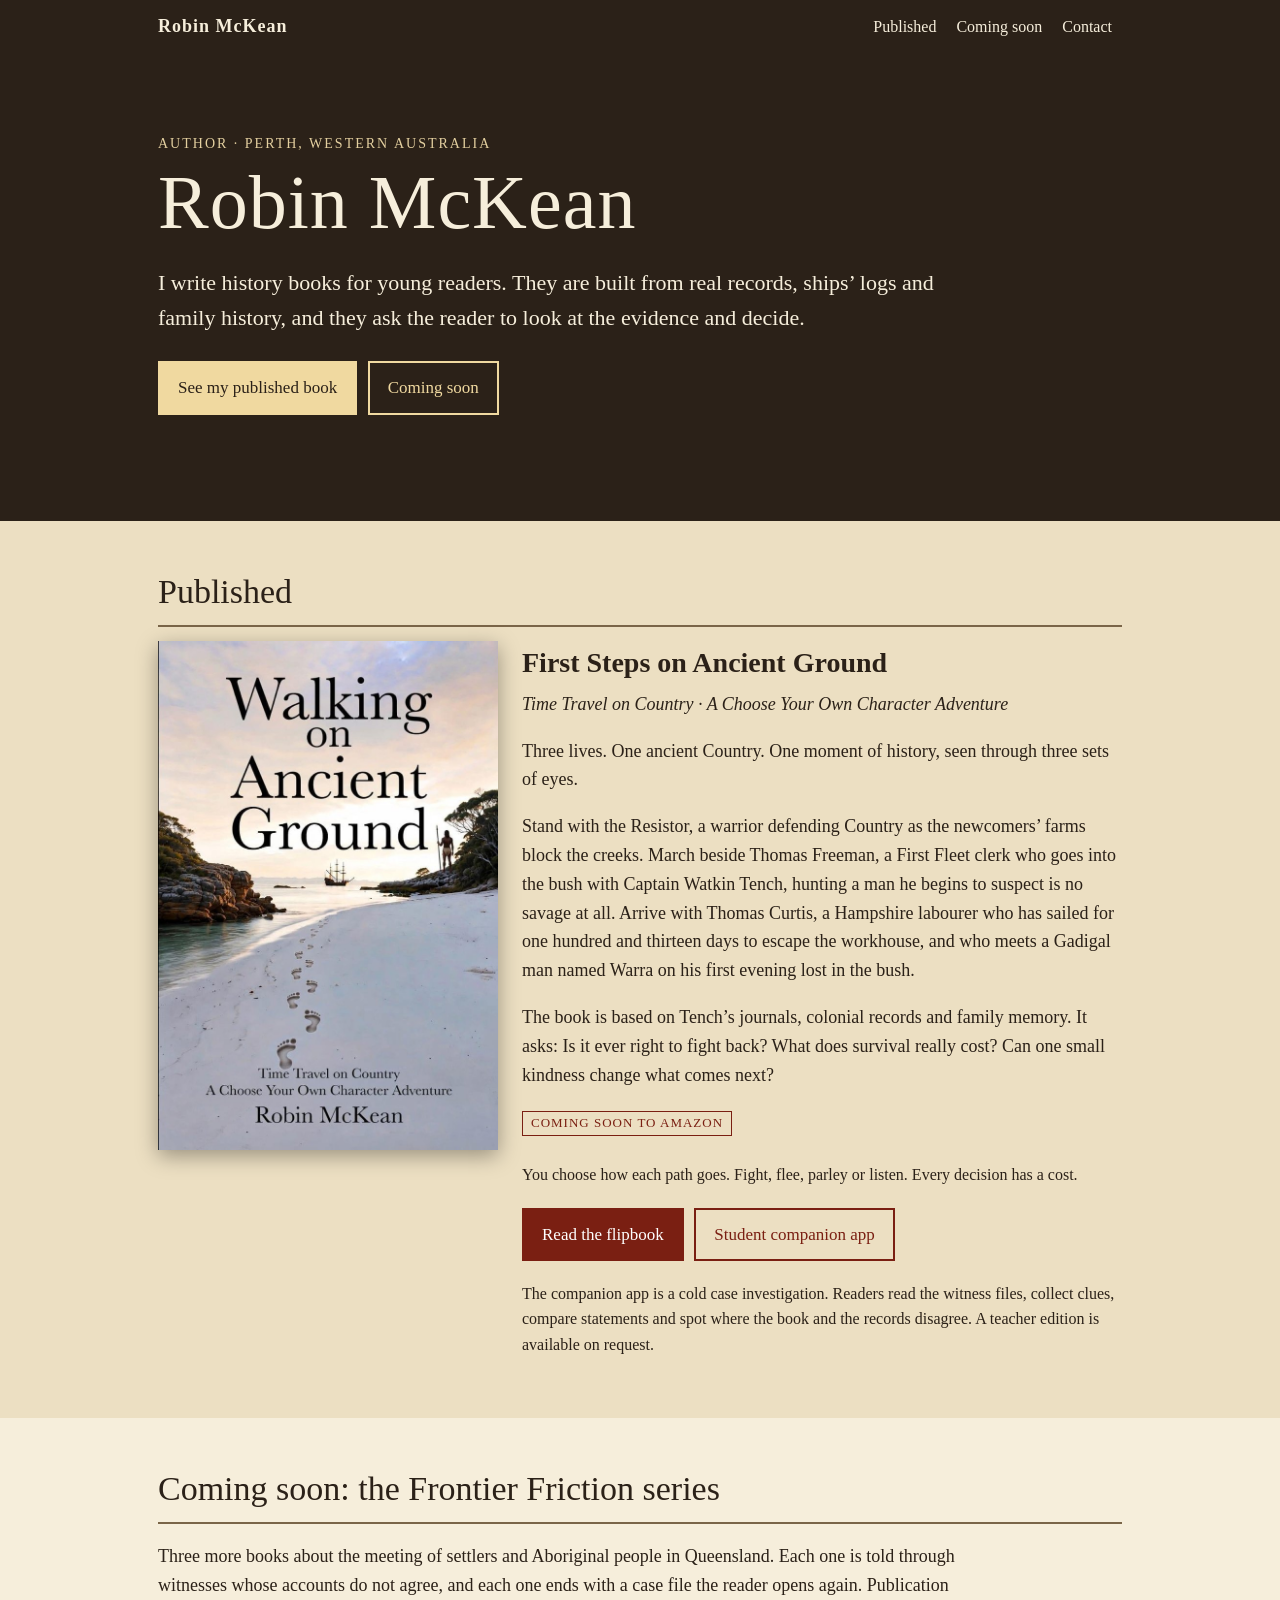
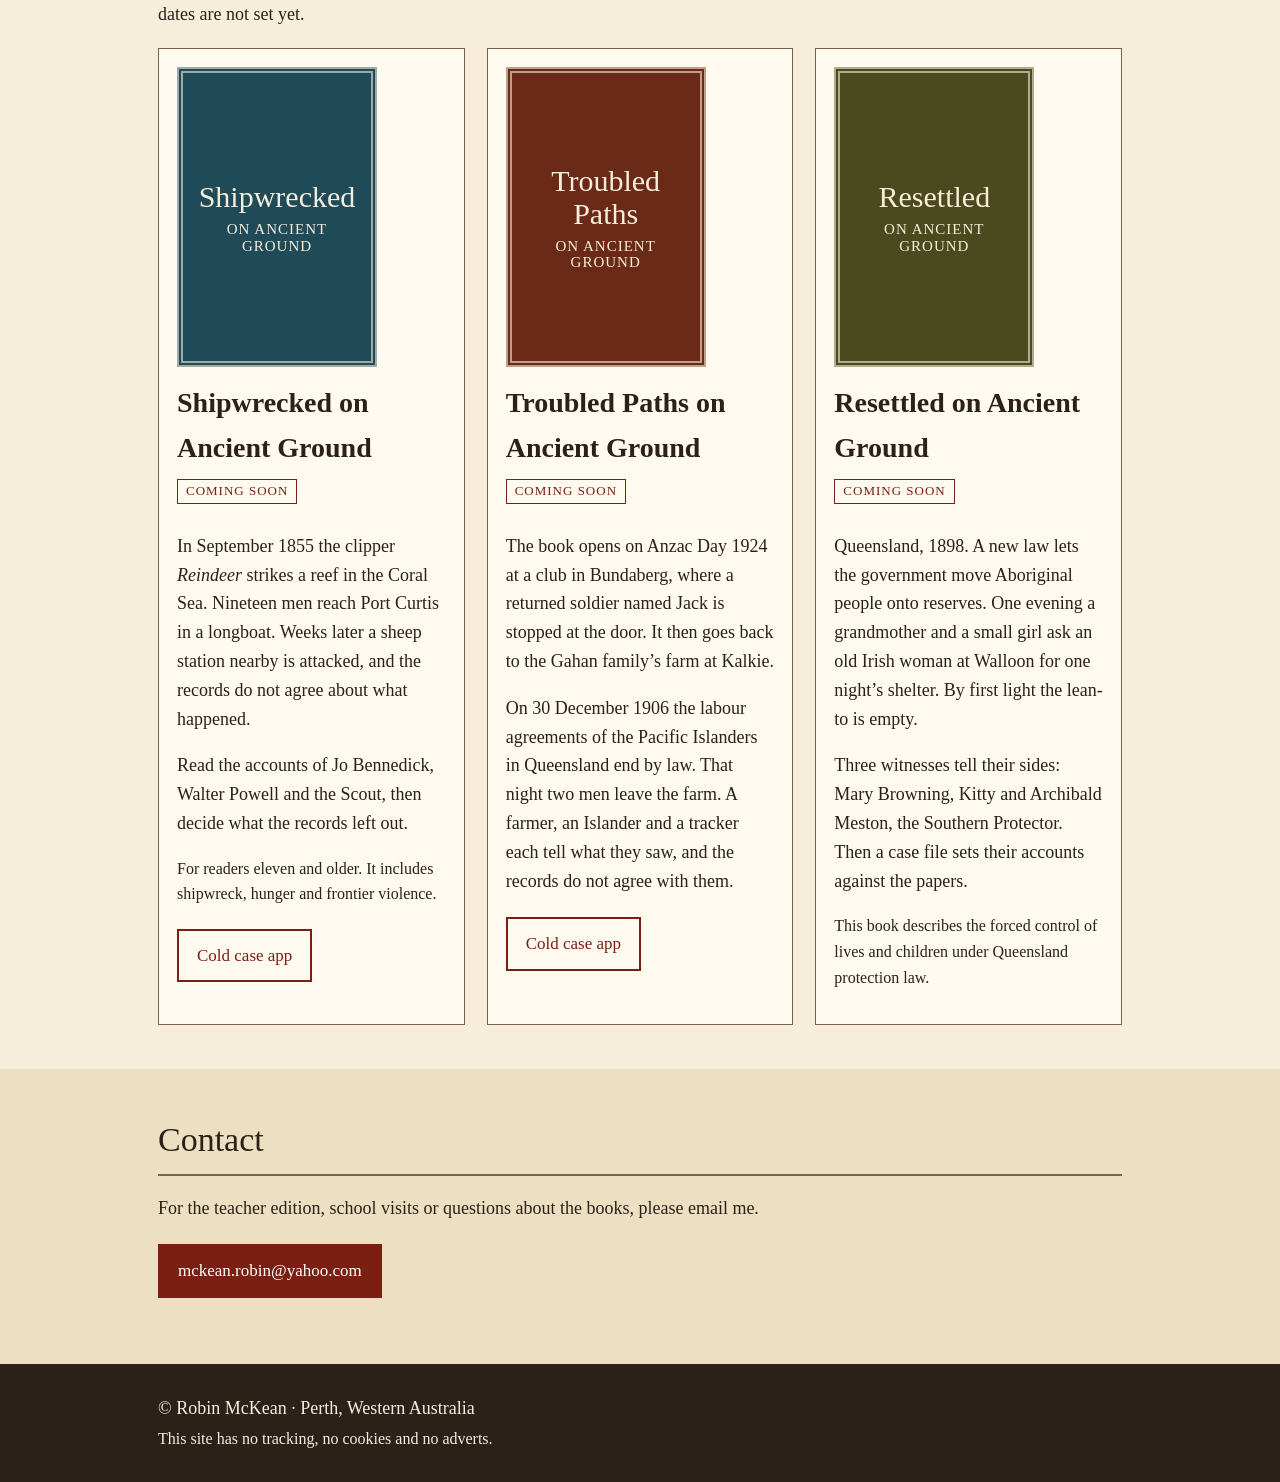
==== index.html @ a7e929db "Remove PW RJ McKean and GitHub contact" ====
<!doctype html>
<html lang="en-AU">
<head>
<meta charset="utf-8">
<meta name="viewport" content="width=device-width,initial-scale=1">
<title>Robin McKean · Author of the Ancient Ground books</title>
<meta name="description" content="Robin McKean writes interactive and cold case history books about Australia for young readers. First Steps on Ancient Ground is published. The Frontier Friction series is coming soon.">
<meta name="theme-color" content="#2b2118">
<link rel="icon" href="data:image/svg+xml,%3Csvg xmlns='http://www.w3.org/2000/svg' viewBox='0 0 32 32'%3E%3Crect width='32' height='32' fill='%232b2118'/%3E%3Cpath d='M6 24 L16 8 L26 24' stroke='%23f1e6cc' stroke-width='3' fill='none'/%3E%3C/svg%3E">
<link rel="stylesheet" href="styles.css">
</head>
<body>
<a class="skip" href="#main">Skip to the main content</a>

<header class="site">
  <div class="wrap bar">
    <a class="brand" href="#top">Robin McKean</a>
    <nav aria-label="Main">
      <a href="#published">Published</a>
      <a href="#series">Coming soon</a>
      <a href="#contact">Contact</a>
    </nav>
  </div>
</header>

<main id="main" tabindex="-1">

<section class="hero" id="top">
  <div class="wrap">
    <p class="kicker">Author · Perth, Western Australia</p>
    <h1>Robin McKean</h1>
    <p class="lead">I write history books for young readers. They are built from real records, ships’ logs and family history, and they ask the reader to look at the evidence and decide.</p>
    <p><a class="btn" href="#published">See my published book</a> <a class="btn alt" href="#series">Coming soon</a></p>
  </div>
</section>

<section id="published" class="band" aria-labelledby="pub-h">
  <div class="wrap">
    <h2 id="pub-h">Published</h2>
    <article class="book featured">
      <div class="cover">
        <img src="img/first-steps-cover.jpg" width="700" height="1049" alt="Front cover artwork for the book by Robin McKean. The cover text reads Walking on Ancient Ground. A line of footprints leads along a white beach. A tall ship waits in the bay and a person stands on the rocks on the right.">
      </div>
      <div class="text">
        <h3>First Steps on Ancient Ground</h3>
        <p class="sub">Time Travel on Country · A Choose Your Own Character Adventure</p>
        <p>Three lives. One ancient Country. One moment of history, seen through three sets of eyes.</p>
        <p>Stand with the Resistor, a warrior defending Country as the newcomers’ farms block the creeks. March beside Thomas Freeman, a First Fleet clerk who goes into the bush with Captain Watkin Tench, hunting a man he begins to suspect is no savage at all. Arrive with Thomas Curtis, a Hampshire labourer who has sailed for one hundred and thirteen days to escape the workhouse, and who meets a Gadigal man named Warra on his first evening lost in the bush.</p>
        <p>The book is based on Tench’s journals, colonial records and family memory. It asks: Is it ever right to fight back? What does survival really cost? Can one small kindness change what comes next?</p>
        <p class="status">Coming soon to Amazon</p>
        <p class="small">You choose how each path goes. Fight, flee, parley or listen. Every decision has a cost.</p>
        <ul class="links">
          <li><a class="btn" href="https://heyzine.com/flip-book/d73a2fe642.html" rel="noopener">Read the flipbook</a></li>
          <li><a class="btn alt" href="https://robmac10.github.io/first-steps-cold-case/" rel="noopener">Student companion app</a></li>
        </ul>
        <p class="small">The companion app is a cold case investigation. Readers read the witness files, collect clues, compare statements and spot where the book and the records disagree. A teacher edition is available on request.</p>
      </div>
    </article>
  </div>
</section>

<section id="series" class="wrap" aria-labelledby="ser-h">
  <h2 id="ser-h">Coming soon: the Frontier Friction series</h2>
  <p class="intro">Three more books about the meeting of settlers and Aboriginal people in Queensland. Each one is told through witnesses whose accounts do not agree, and each one ends with a case file the reader opens again. Publication dates are not set yet.</p>

  <div class="cards">
    <article class="book card">
      <div class="tcover c1" aria-hidden="true"><span>Shipwrecked</span><small>on Ancient Ground</small></div>
      <h3>Shipwrecked on Ancient Ground</h3>
      <p class="status">Coming soon</p>
      <p>In September 1855 the clipper <em>Reindeer</em> strikes a reef in the Coral Sea. Nineteen men reach Port Curtis in a longboat. Weeks later a sheep station nearby is attacked, and the records do not agree about what happened.</p>
      <p>Read the accounts of Jo Bennedick, Walter Powell and the Scout, then decide what the records left out.</p>
      <p class="small">For readers eleven and older. It includes shipwreck, hunger and frontier violence.</p>
      <p><a class="btn alt" href="https://robmac10.github.io/shipwrecked-cold-case/" rel="noopener">Cold case app</a></p>
    </article>

    <article class="book card">
      <div class="tcover c2" aria-hidden="true"><span>Troubled Paths</span><small>on Ancient Ground</small></div>
      <h3>Troubled Paths on Ancient Ground</h3>
      <p class="status">Coming soon</p>
      <p>The book opens on Anzac Day 1924 at a club in Bundaberg, where a returned soldier named Jack is stopped at the door. It then goes back to the Gahan family’s farm at Kalkie.</p>
      <p>On 30 December 1906 the labour agreements of the Pacific Islanders in Queensland end by law. That night two men leave the farm. A farmer, an Islander and a tracker each tell what they saw, and the records do not agree with them.</p>
      <p><a class="btn alt" href="https://robmac10.github.io/troubled-paths-cold-case/" rel="noopener">Cold case app</a></p>
    </article>

    <article class="book card">
      <div class="tcover c3" aria-hidden="true"><span>Resettled</span><small>on Ancient Ground</small></div>
      <h3>Resettled on Ancient Ground</h3>
      <p class="status">Coming soon</p>
      <p>Queensland, 1898. A new law lets the government move Aboriginal people onto reserves. One evening a grandmother and a small girl ask an old Irish woman at Walloon for one night’s shelter. By first light the lean-to is empty.</p>
      <p>Three witnesses tell their sides: Mary Browning, Kitty and Archibald Meston, the Southern Protector. Then a case file sets their accounts against the papers.</p>
      <p class="small">This book describes the forced control of lives and children under Queensland protection law.</p>
    </article>
  </div>
</section>

<section id="contact" class="band" aria-labelledby="con-h">
  <div class="wrap">
    <h2 id="con-h">Contact</h2>
    <p>For the teacher edition, school visits or questions about the books, please email me.</p>
    <p><a class="btn" href="mailto:mckean.robin@yahoo.com">mckean.robin@yahoo.com</a></p>
  </div>
</section>
</main>

<footer class="site">
  <div class="wrap">
    <p>© Robin McKean · Perth, Western Australia</p>
    <p class="small">This site has no tracking, no cookies and no adverts.</p>
  </div>
</footer>
</body>
</html>
---- styles.css ----
:root{--paper:#f6eedb;--ink:#2b2118;--rule:#7a6548;--red:#7a1f12;--band:#ecdfc2;--dark:#2b2118}
*{box-sizing:border-box}
html{scroll-behavior:smooth;scroll-padding-top:70px}
body{margin:0;background:var(--paper);color:var(--ink);font-family:Georgia,"Times New Roman",serif;font-size:18px;line-height:1.6}
.wrap{max-width:1000px;margin:0 auto;padding:0 18px}
a{color:var(--red)}
.skip{position:absolute;left:-999px;top:0;background:var(--ink);color:#fff;padding:10px 14px;z-index:10}
.skip:focus{left:8px;top:8px}
:focus-visible{outline:3px solid var(--red);outline-offset:3px}
header.site{position:sticky;top:0;background:var(--dark);color:var(--paper);z-index:5}
.bar{display:flex;flex-wrap:wrap;justify-content:space-between;align-items:center;gap:0 16px}
.brand{color:var(--paper);text-decoration:none;font-weight:bold;letter-spacing:1px;padding:12px 0;min-height:44px}
nav{display:flex;flex-wrap:wrap}
nav a{color:var(--paper);text-decoration:none;padding:12px 10px;min-height:44px;font-size:16px}
nav a:hover{text-decoration:underline}
header.site :focus-visible{outline-color:#f0d9a0}
.hero{background:var(--dark);color:var(--paper);padding:48px 0 52px}
.kicker{text-transform:uppercase;letter-spacing:2px;font-size:14px;margin:0;color:#e3cf9f}
h1{font-size:clamp(40px,11vw,76px);line-height:1.05;margin:8px 0 14px;font-weight:normal;letter-spacing:1px}
.lead{max-width:36em;font-size:clamp(18px,4.5vw,22px)}
h2{font-size:clamp(26px,6.5vw,34px);margin:0 0 14px;font-weight:normal;border-bottom:2px solid var(--rule);padding-bottom:6px}
h3{font-size:clamp(22px,5.5vw,28px);margin:0 0 4px;font-weight:bold}
.btn{display:inline-block;padding:11px 18px;min-height:44px;background:var(--red);color:#fff;text-decoration:none;border:2px solid var(--red);margin:4px 6px 4px 0;font-size:17px}
.btn.alt{background:transparent;color:var(--red)}
.hero .btn{background:#f0d9a0;border-color:#f0d9a0;color:var(--ink)}
.hero .btn.alt{background:transparent;color:#f0d9a0}
.btn:hover{text-decoration:underline}
.hero :focus-visible{outline-color:#f0d9a0}
.about{padding-top:44px;padding-bottom:44px;max-width:760px}
.band{background:var(--band);padding:44px 0}
section.wrap{padding-top:44px;padding-bottom:44px}
.small{font-size:16px}
.sub{font-style:italic;margin:0 0 14px}
.featured{display:grid;gap:24px}
.featured .cover img{display:block;width:100%;max-width:340px;height:auto;margin:0 auto;box-shadow:0 6px 20px rgba(0,0,0,.35)}
.links{list-style:none;padding:0;margin:14px 0 8px}
.links li{display:inline}
.intro{max-width:46em}
.cards{display:grid;gap:22px;margin-top:20px}
.card{background:#fffaf0;border:1px solid var(--rule);padding:18px}
.status{display:inline-block;text-transform:uppercase;letter-spacing:1px;font-size:13px;border:1px solid var(--red);color:var(--red);padding:1px 8px;margin:4px 0 10px}
.tcover{aspect-ratio:2/3;max-width:200px;margin:0 0 14px;display:flex;flex-direction:column;justify-content:center;align-items:center;text-align:center;padding:14px;color:#f6eedb;font-size:26px;line-height:1.1;border:6px double rgba(246,238,219,.6)}
.tcover span{font-size:30px}
.tcover small{font-size:15px;margin-top:8px;letter-spacing:1px;text-transform:uppercase}
.c1{background:#1f4a57}.c2{background:#6b2a17}.c3{background:#4b4a1f}
footer.site{background:var(--dark);color:var(--paper);padding:26px 0}
footer.site p{margin:4px 0}
footer.site a{color:#f0d9a0}
@media(min-width:760px){
 .featured{grid-template-columns:340px 1fr;align-items:start}
 .cards{grid-template-columns:repeat(3,1fr)}
 .hero{padding:80px 0 84px}
}
@media(prefers-reduced-motion:reduce){html{scroll-behavior:auto}}
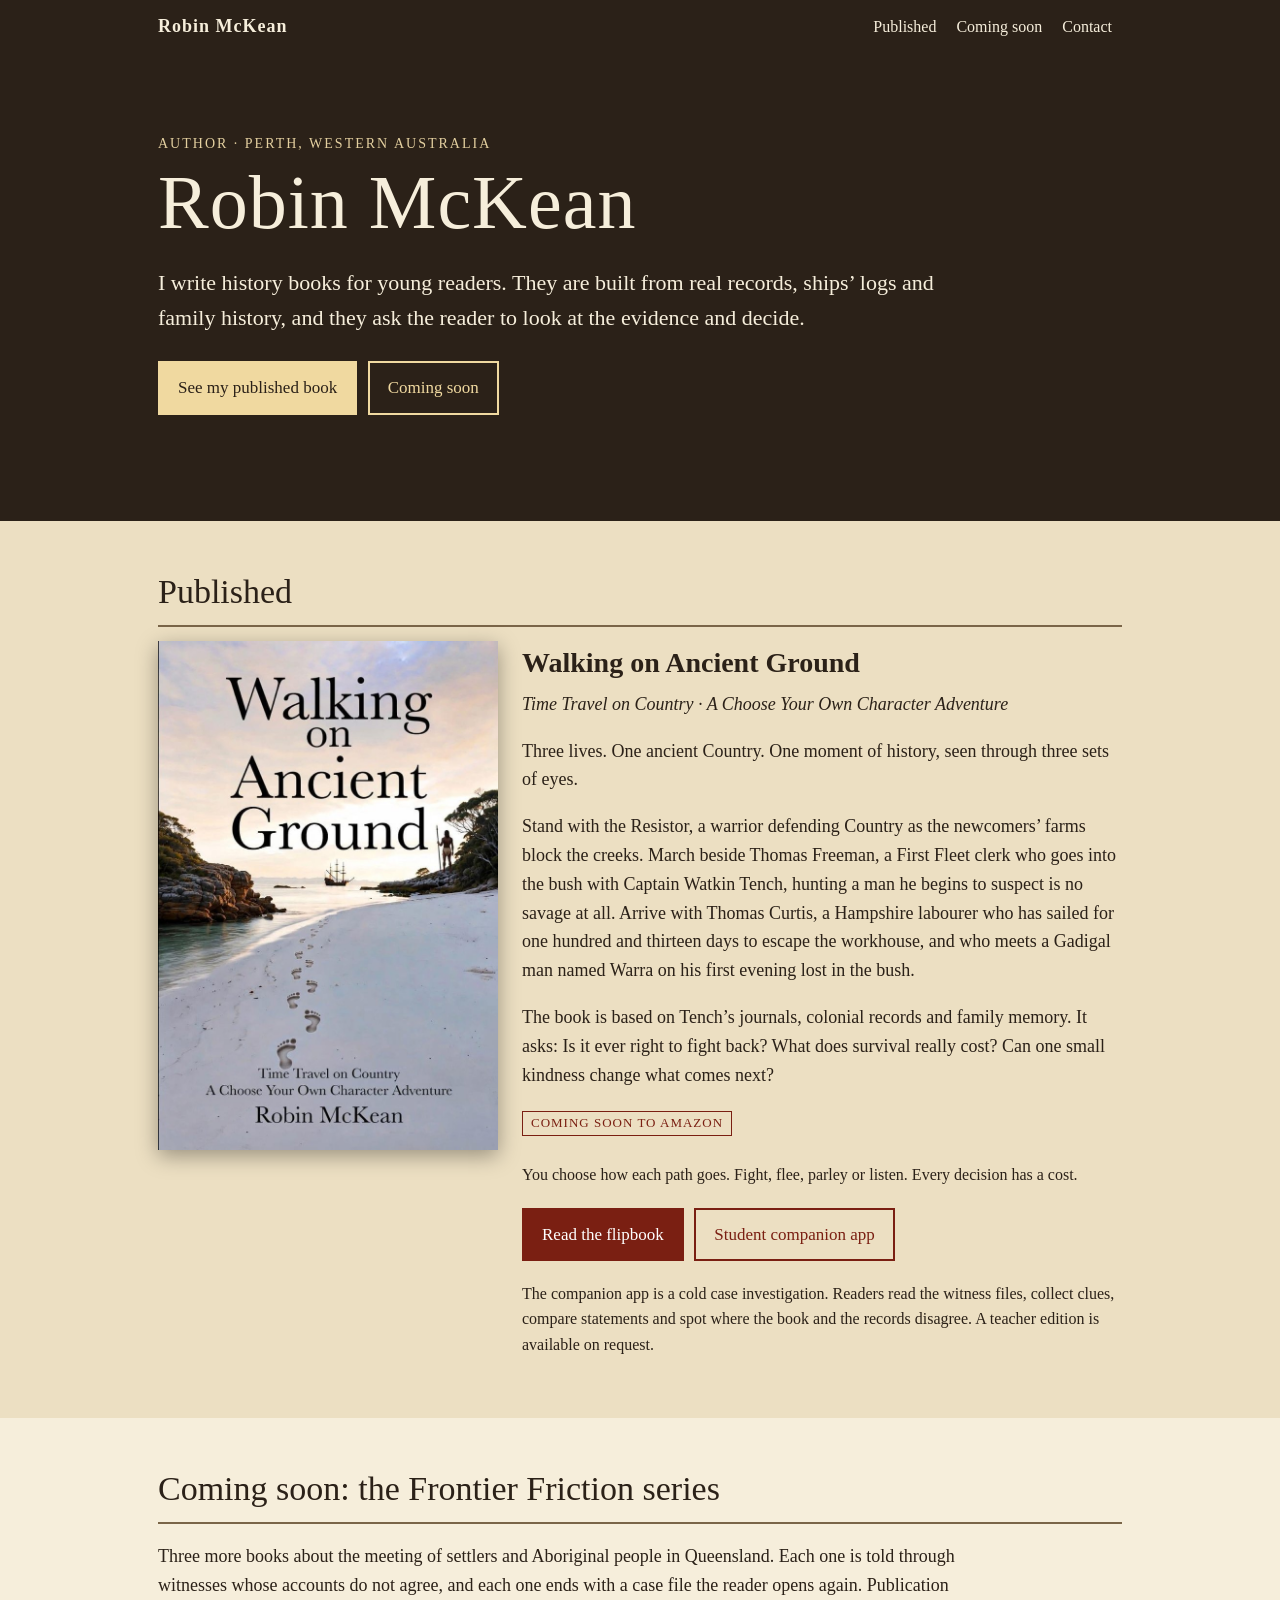
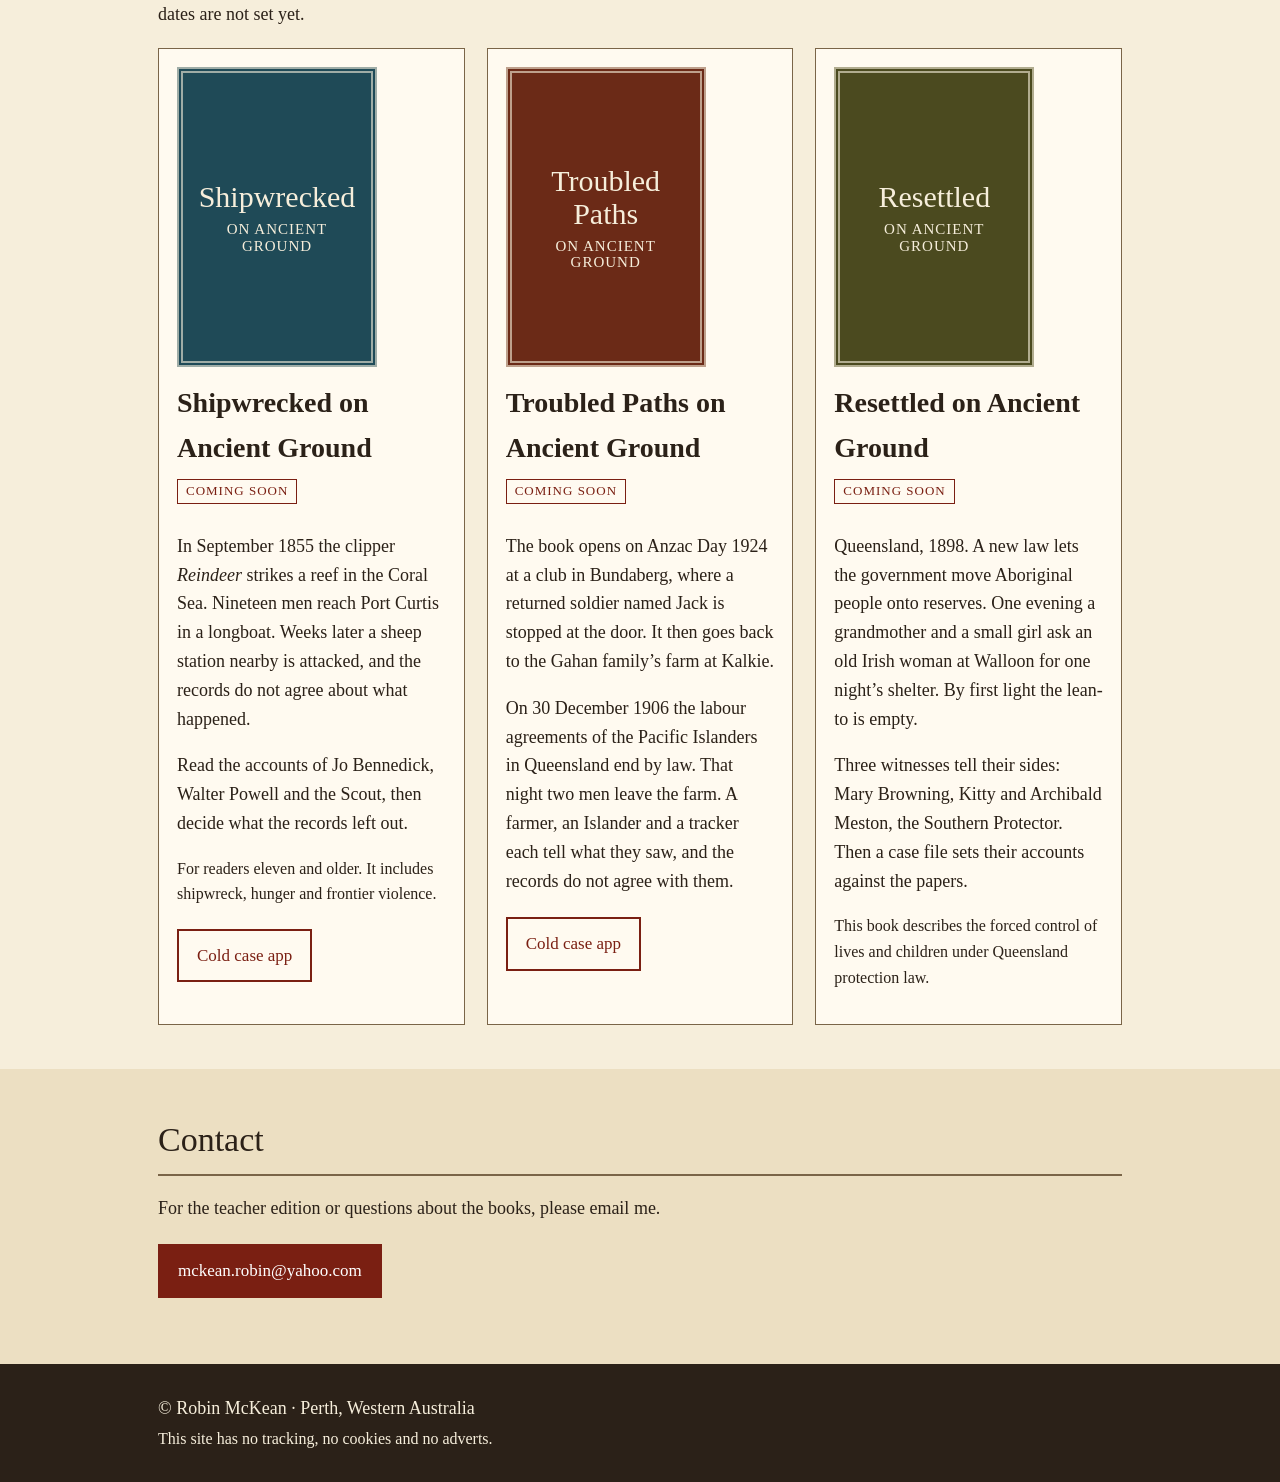
==== commit 27079f1f: "Title Walking on Ancient Ground; remove school visits" ====
--- a/index.html
+++ b/index.html
@@ -4,7 +4,7 @@
 <meta charset="utf-8">
 <meta name="viewport" content="width=device-width,initial-scale=1">
 <title>Robin McKean · Author of the Ancient Ground books</title>
-<meta name="description" content="Robin McKean writes interactive and cold case history books about Australia for young readers. First Steps on Ancient Ground is published. The Frontier Friction series is coming soon.">
+<meta name="description" content="Robin McKean writes interactive and cold case history books about Australia for young readers. Walking on Ancient Ground is published. The Frontier Friction series is coming soon.">
 <meta name="theme-color" content="#2b2118">
 <link rel="icon" href="data:image/svg+xml,%3Csvg xmlns='http://www.w3.org/2000/svg' viewBox='0 0 32 32'%3E%3Crect width='32' height='32' fill='%232b2118'/%3E%3Cpath d='M6 24 L16 8 L26 24' stroke='%23f1e6cc' stroke-width='3' fill='none'/%3E%3C/svg%3E">
 <link rel="stylesheet" href="styles.css">
@@ -39,10 +39,10 @@
     <h2 id="pub-h">Published</h2>
     <article class="book featured">
       <div class="cover">
-        <img src="img/first-steps-cover.jpg" width="700" height="1049" alt="Front cover artwork for the book by Robin McKean. The cover text reads Walking on Ancient Ground. A line of footprints leads along a white beach. A tall ship waits in the bay and a person stands on the rocks on the right.">
+        <img src="img/first-steps-cover.jpg" width="700" height="1049" alt="Front cover artwork for the book by Robin McKean. A line of footprints leads along a white beach. A tall ship waits in the bay and a person stands on the rocks on the right.">
       </div>
       <div class="text">
-        <h3>First Steps on Ancient Ground</h3>
+        <h3>Walking on Ancient Ground</h3>
         <p class="sub">Time Travel on Country · A Choose Your Own Character Adventure</p>
         <p>Three lives. One ancient Country. One moment of history, seen through three sets of eyes.</p>
         <p>Stand with the Resistor, a warrior defending Country as the newcomers’ farms block the creeks. March beside Thomas Freeman, a First Fleet clerk who goes into the bush with Captain Watkin Tench, hunting a man he begins to suspect is no savage at all. Arrive with Thomas Curtis, a Hampshire labourer who has sailed for one hundred and thirteen days to escape the workhouse, and who meets a Gadigal man named Warra on his first evening lost in the bush.</p>
@@ -97,7 +97,7 @@
 <section id="contact" class="band" aria-labelledby="con-h">
   <div class="wrap">
     <h2 id="con-h">Contact</h2>
-    <p>For the teacher edition, school visits or questions about the books, please email me.</p>
+    <p>For the teacher edition or questions about the books, please email me.</p>
     <p><a class="btn" href="mailto:mckean.robin@yahoo.com">mckean.robin@yahoo.com</a></p>
   </div>
 </section>
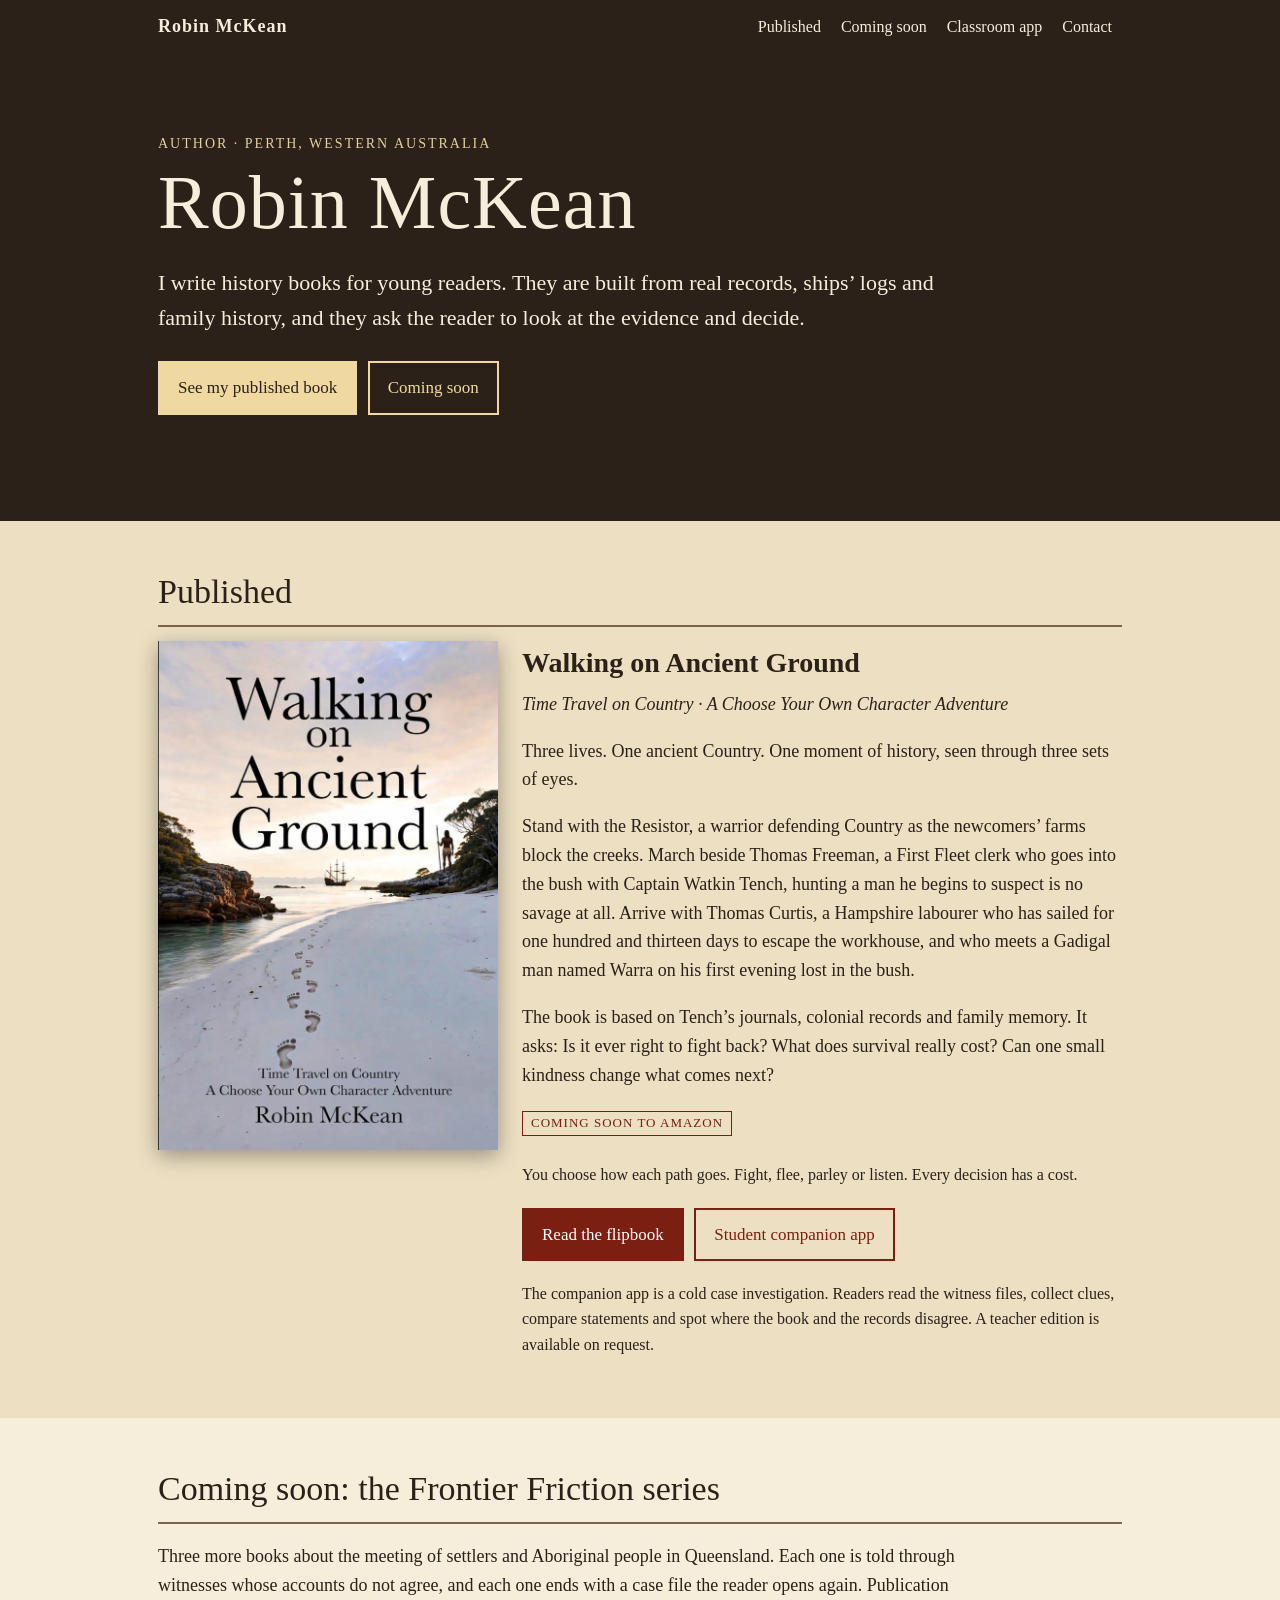
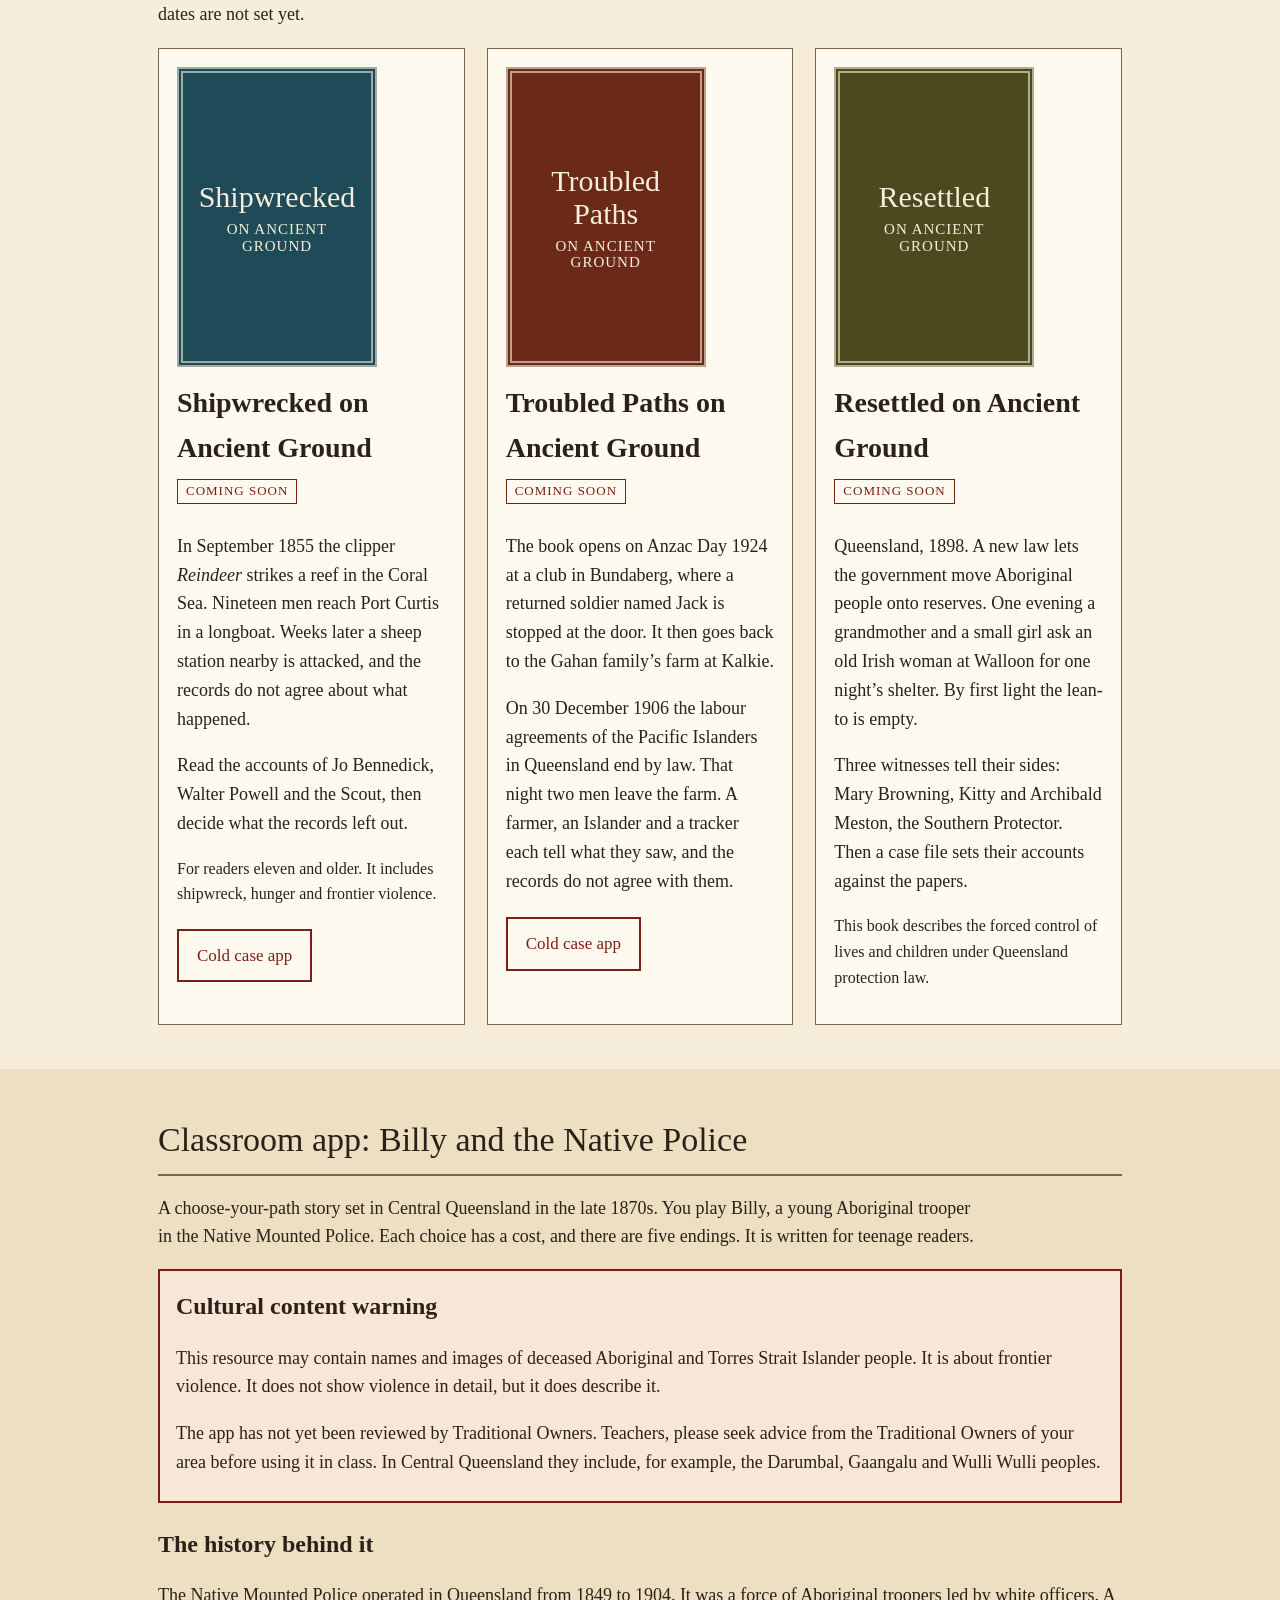
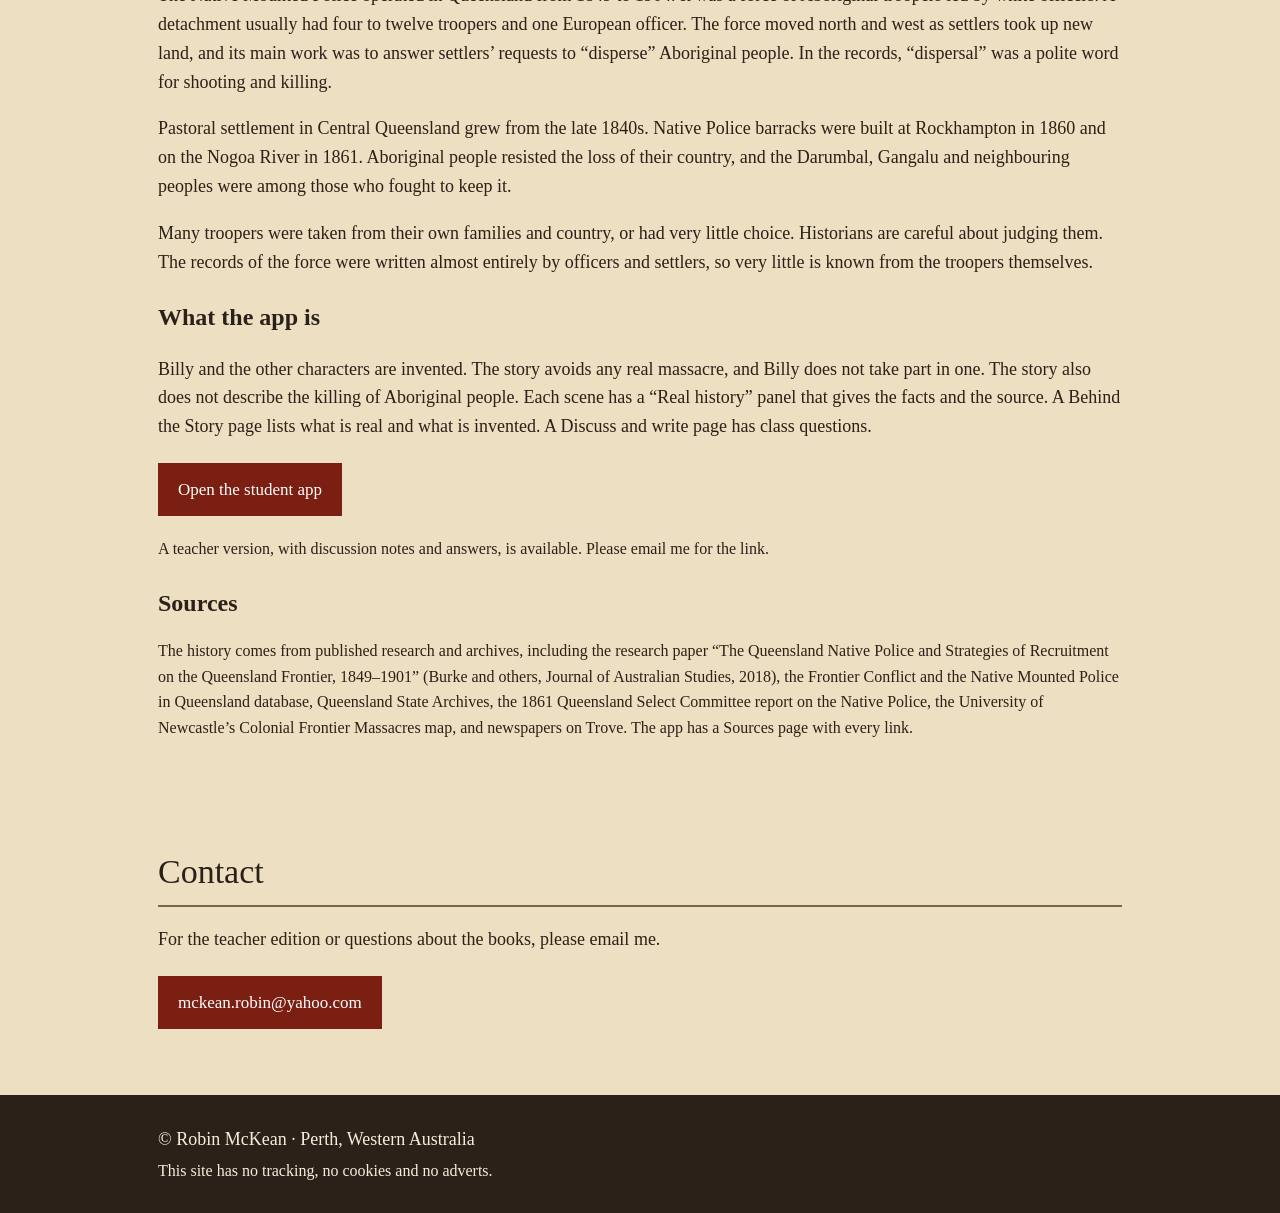
==== commit a7ba311a: "Add Classroom app section: Billy and the Native Police" ====
--- a/index.html
+++ b/index.html
@@ -18,6 +18,7 @@
     <nav aria-label="Main">
       <a href="#published">Published</a>
       <a href="#series">Coming soon</a>
+      <a href="#native-police">Classroom app</a>
       <a href="#contact">Contact</a>
     </nav>
   </div>
@@ -94,6 +95,35 @@
   </div>
 </section>
 
+<section id="native-police" class="band" aria-labelledby="np-h">
+  <div class="wrap">
+    <h2 id="np-h">Classroom app: Billy and the Native Police</h2>
+    <p class="intro">A choose-your-path story set in Central Queensland in the late 1870s. You play Billy, a young Aboriginal trooper in the Native Mounted Police. Each choice has a cost, and there are five endings. It is written for teenage readers.</p>
+
+    <div class="warn" role="note">
+      <h3>Cultural content warning</h3>
+      <p>This resource may contain names and images of deceased Aboriginal and Torres Strait Islander people. It is about frontier violence. It does not show violence in detail, but it does describe it.</p>
+      <p>The app has not yet been reviewed by Traditional Owners. Teachers, please seek advice from the Traditional Owners of your area before using it in class. In Central Queensland they include, for example, the Darumbal, Gaangalu and Wulli Wulli peoples.</p>
+    </div>
+
+    <h3 class="subh">The history behind it</h3>
+    <p>The Native Mounted Police operated in Queensland from 1849 to 1904. It was a force of Aboriginal troopers led by white officers. A detachment usually had four to twelve troopers and one European officer. The force moved north and west as settlers took up new land, and its main work was to answer settlers’ requests to “disperse” Aboriginal people. In the records, “dispersal” was a polite word for shooting and killing.</p>
+    <p>Pastoral settlement in Central Queensland grew from the late 1840s. Native Police barracks were built at Rockhampton in 1860 and on the Nogoa River in 1861. Aboriginal people resisted the loss of their country, and the Darumbal, Gangalu and neighbouring peoples were among those who fought to keep it.</p>
+    <p>Many troopers were taken from their own families and country, or had very little choice. Historians are careful about judging them. The records of the force were written almost entirely by officers and settlers, so very little is known from the troopers themselves.</p>
+
+    <h3 class="subh">What the app is</h3>
+    <p>Billy and the other characters are invented. The story avoids any real massacre, and Billy does not take part in one. The story also does not describe the killing of Aboriginal people. Each scene has a “Real history” panel that gives the facts and the source. A Behind the Story page lists what is real and what is invented. A Discuss and write page has class questions.</p>
+
+    <ul class="links">
+      <li><a class="btn" href="https://robmac10.github.io/native-police-adventure/" rel="noopener">Open the student app</a></li>
+    </ul>
+    <p class="small">A teacher version, with discussion notes and answers, is available. Please email me for the link.</p>
+
+    <h3 class="subh">Sources</h3>
+    <p class="small">The history comes from published research and archives, including the research paper “The Queensland Native Police and Strategies of Recruitment on the Queensland Frontier, 1849–1901” (Burke and others, Journal of Australian Studies, 2018), the Frontier Conflict and the Native Mounted Police in Queensland database, Queensland State Archives, the 1861 Queensland Select Committee report on the Native Police, the University of Newcastle’s Colonial Frontier Massacres map, and newspapers on Trove. The app has a Sources page with every link.</p>
+  </div>
+</section>
+
 <section id="contact" class="band" aria-labelledby="con-h">
   <div class="wrap">
     <h2 id="con-h">Contact</h2>
--- a/styles.css
+++ b/styles.css
@@ -46,6 +46,9 @@
 footer.site{background:var(--dark);color:var(--paper);padding:26px 0}
 footer.site p{margin:4px 0}
 footer.site a{color:#f0d9a0}
+.warn{border:2px solid var(--red);background:#f8e7d8;padding:6px 16px;margin:18px 0}
+.warn h3{font-size:clamp(20px,5vw,24px);margin-top:10px}
+.subh{font-size:clamp(20px,5vw,24px);margin:22px 0 6px}
 @media(min-width:760px){
  .featured{grid-template-columns:340px 1fr;align-items:start}
  .cards{grid-template-columns:repeat(3,1fr)}
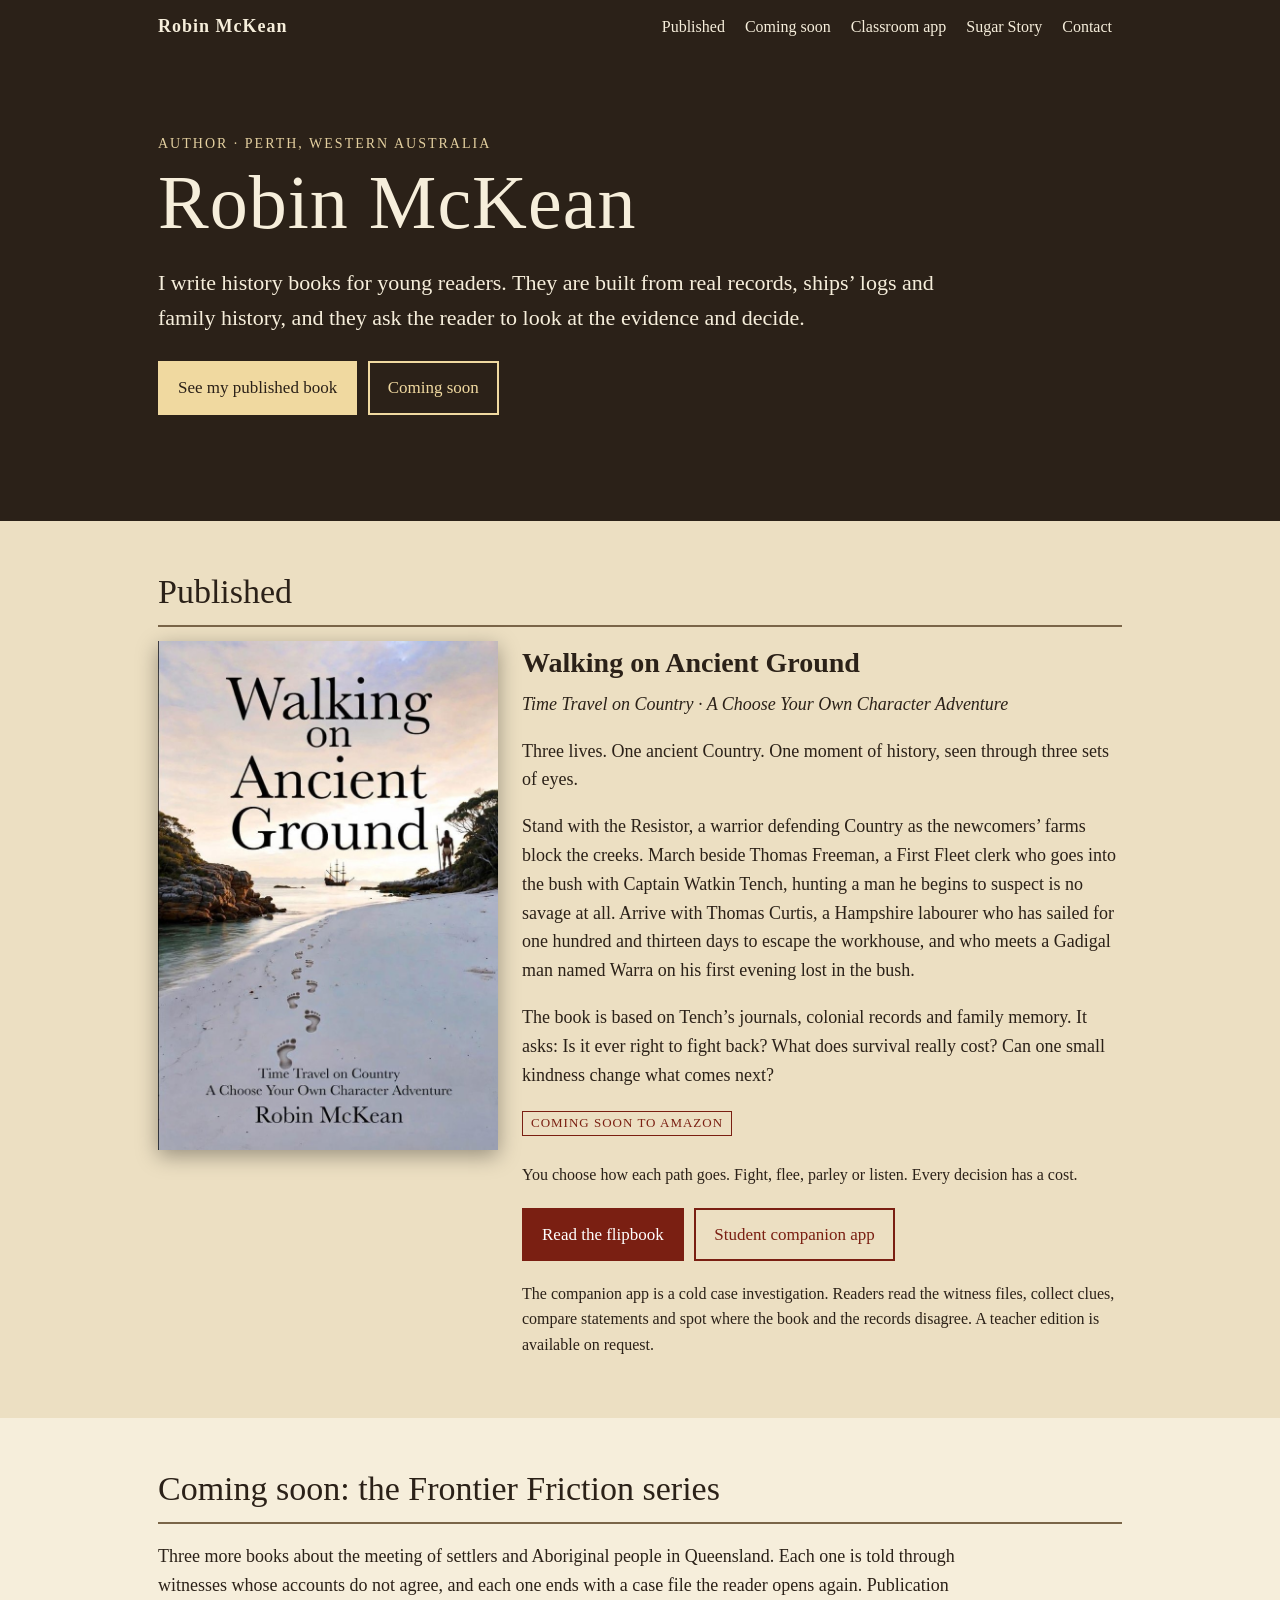
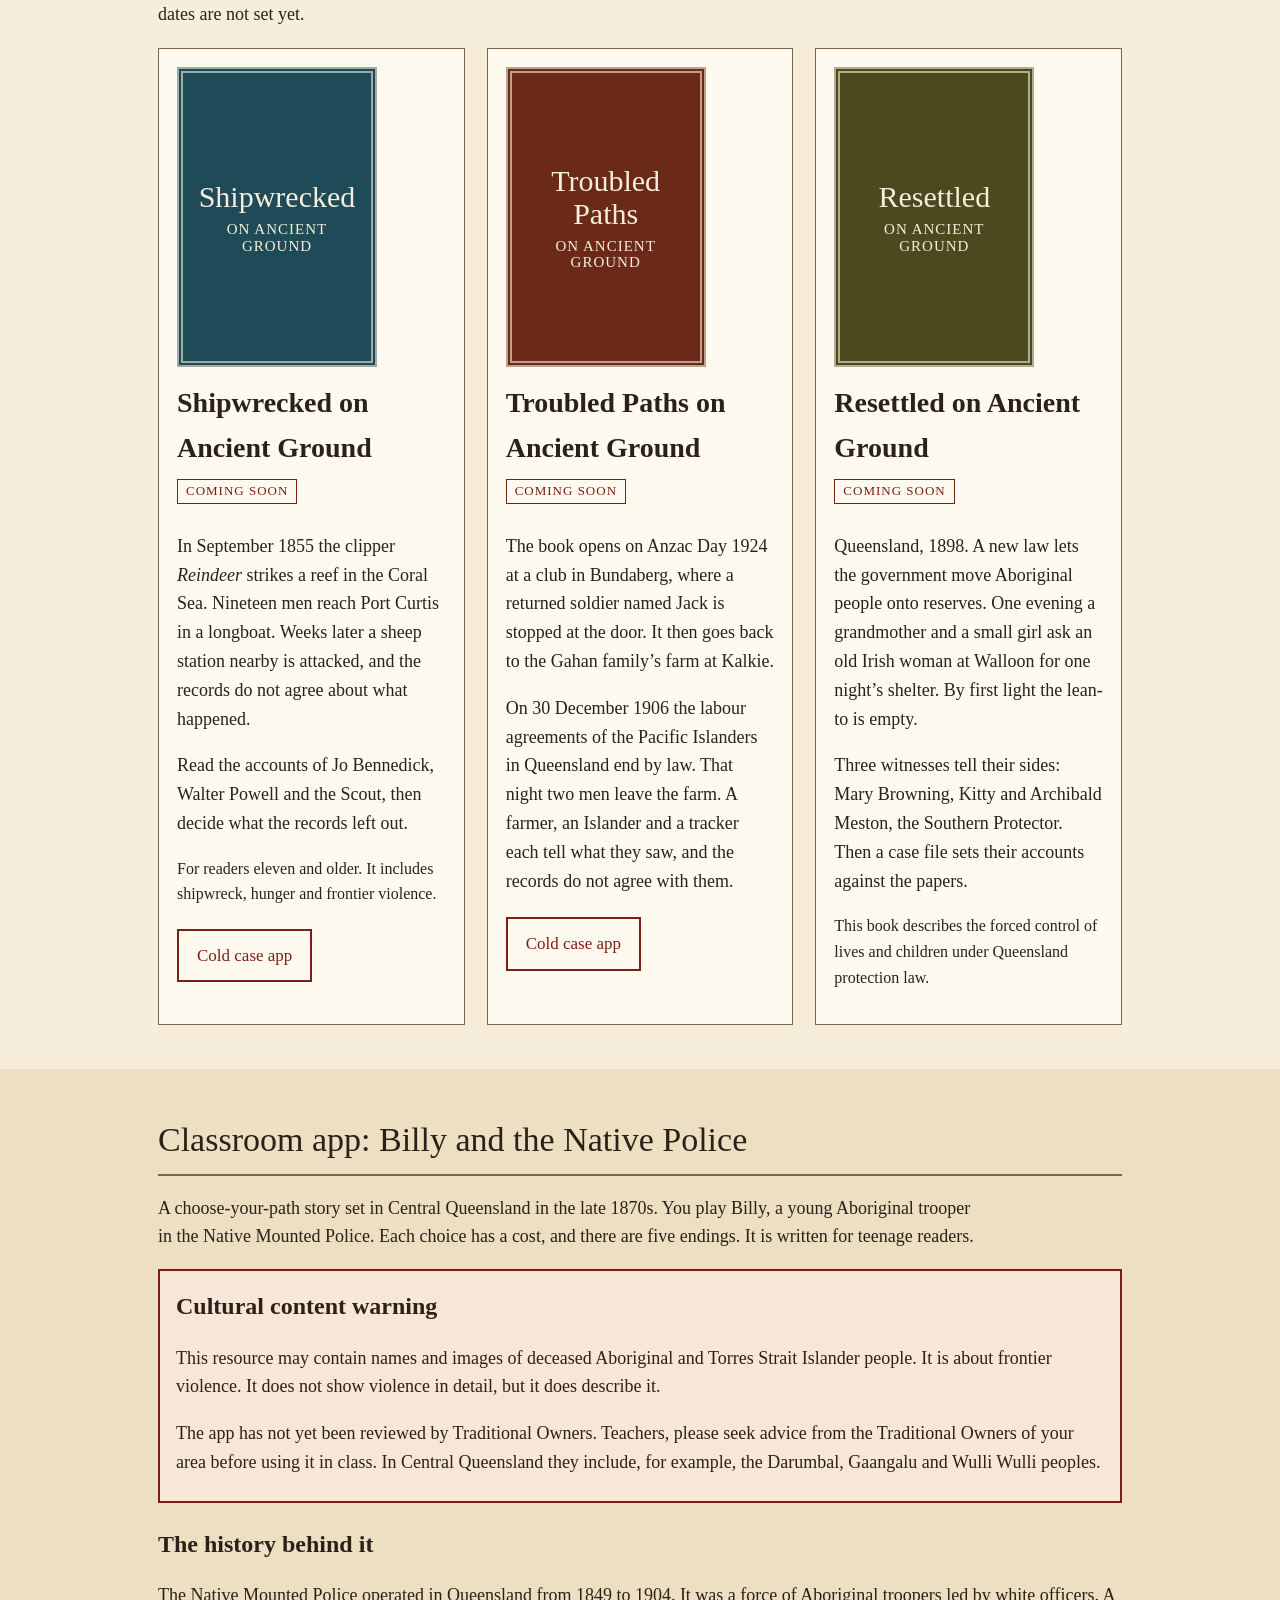
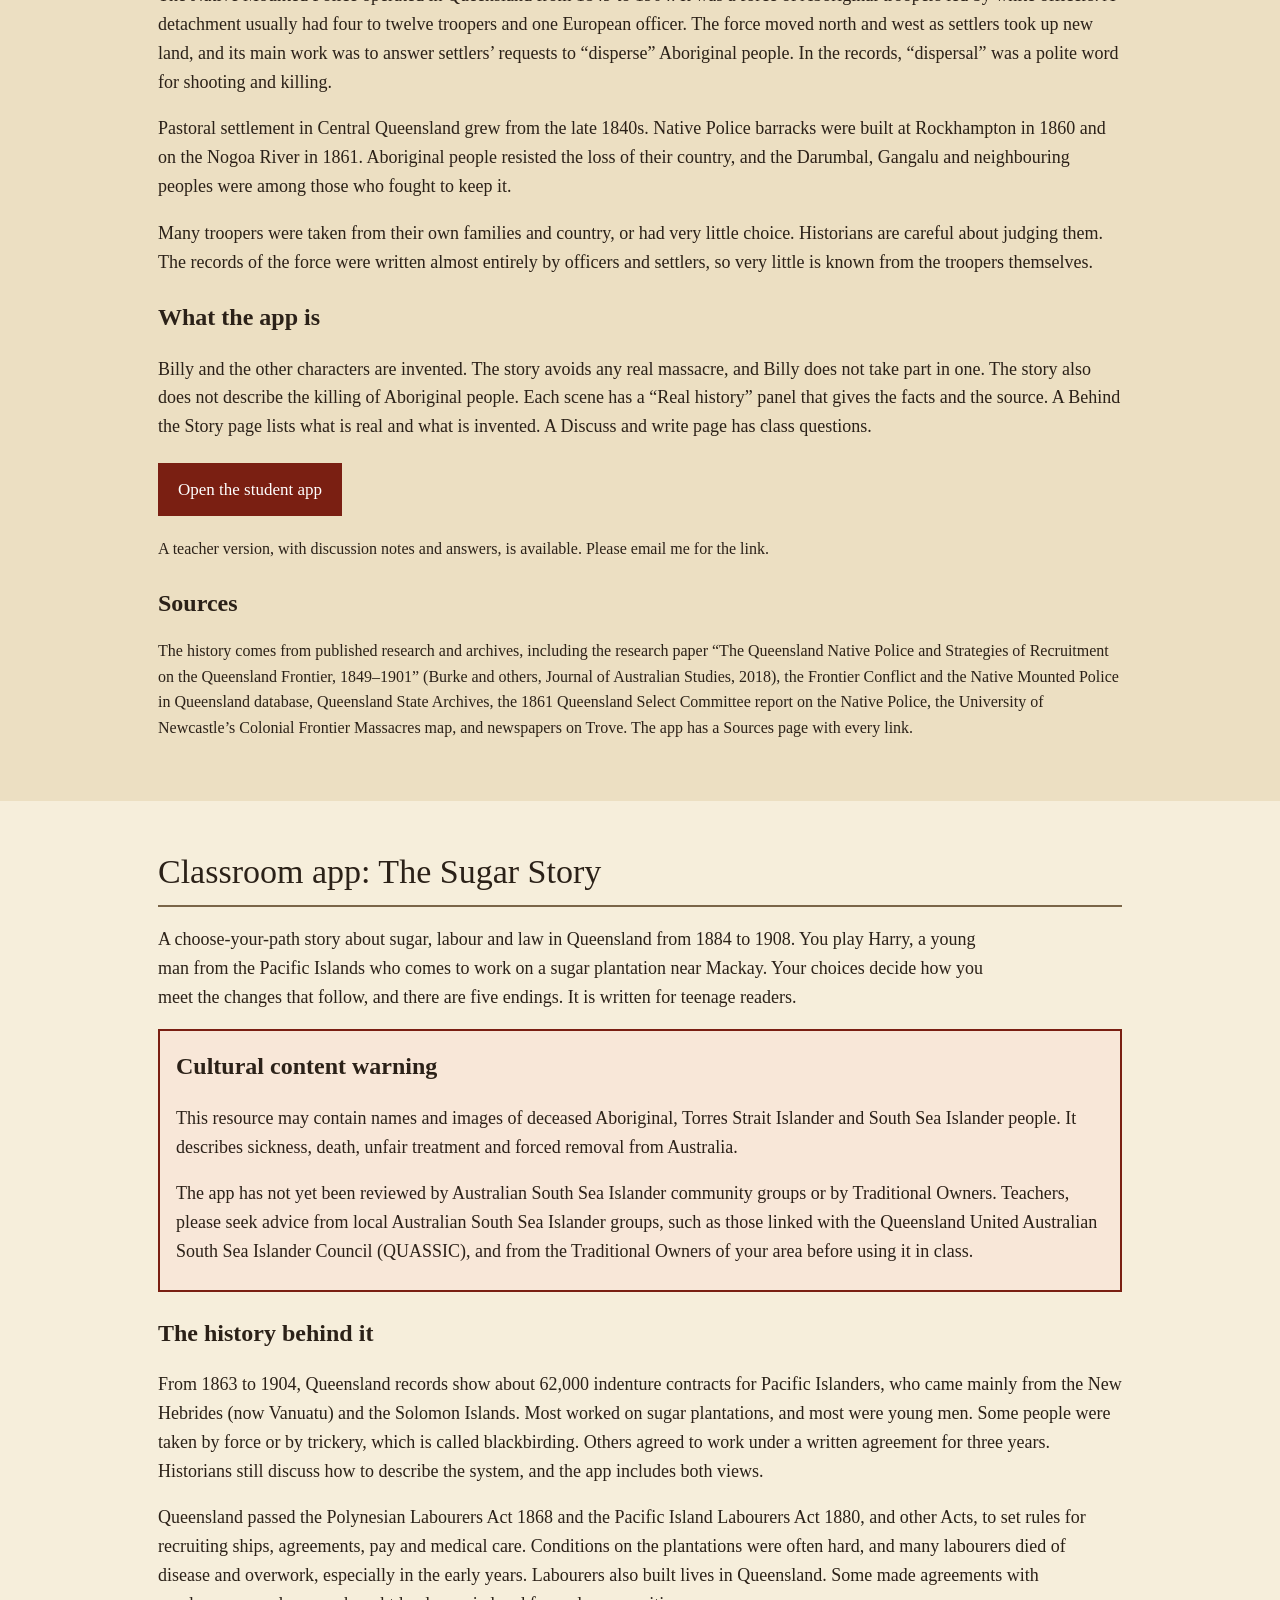
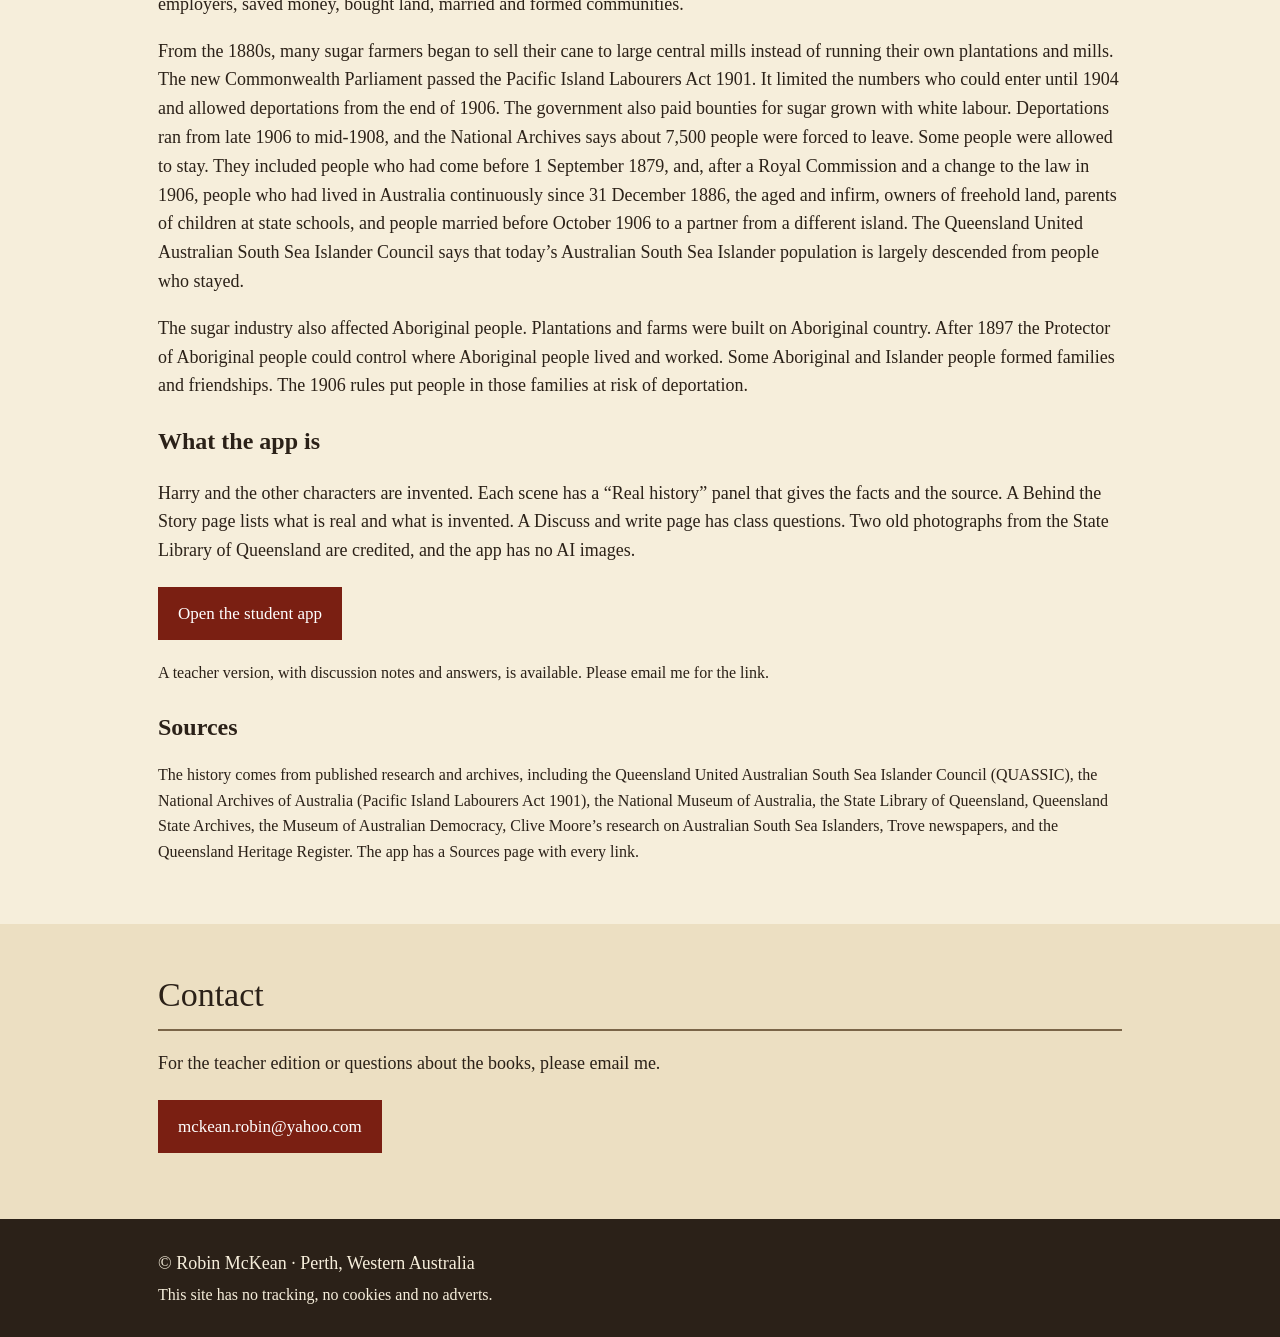
==== commit d7e20075: "Add Classroom app section: The Sugar Story" ====
--- a/index.html
+++ b/index.html
@@ -19,6 +19,7 @@
       <a href="#published">Published</a>
       <a href="#series">Coming soon</a>
       <a href="#native-police">Classroom app</a>
+      <a href="#sugar-story">Sugar Story</a>
       <a href="#contact">Contact</a>
     </nav>
   </div>
@@ -124,6 +125,34 @@
   </div>
 </section>
 
+<section id="sugar-story" class="wrap" aria-labelledby="ss-h">
+  <h2 id="ss-h">Classroom app: The Sugar Story</h2>
+  <p class="intro">A choose-your-path story about sugar, labour and law in Queensland from 1884 to 1908. You play Harry, a young man from the Pacific Islands who comes to work on a sugar plantation near Mackay. Your choices decide how you meet the changes that follow, and there are five endings. It is written for teenage readers.</p>
+
+  <div class="warn" role="note">
+    <h3>Cultural content warning</h3>
+    <p>This resource may contain names and images of deceased Aboriginal, Torres Strait Islander and South Sea Islander people. It describes sickness, death, unfair treatment and forced removal from Australia.</p>
+    <p>The app has not yet been reviewed by Australian South Sea Islander community groups or by Traditional Owners. Teachers, please seek advice from local Australian South Sea Islander groups, such as those linked with the Queensland United Australian South Sea Islander Council (QUASSIC), and from the Traditional Owners of your area before using it in class.</p>
+  </div>
+
+  <h3 class="subh">The history behind it</h3>
+  <p>From 1863 to 1904, Queensland records show about 62,000 indenture contracts for Pacific Islanders, who came mainly from the New Hebrides (now Vanuatu) and the Solomon Islands. Most worked on sugar plantations, and most were young men. Some people were taken by force or by trickery, which is called blackbirding. Others agreed to work under a written agreement for three years. Historians still discuss how to describe the system, and the app includes both views.</p>
+  <p>Queensland passed the Polynesian Labourers Act 1868 and the Pacific Island Labourers Act 1880, and other Acts, to set rules for recruiting ships, agreements, pay and medical care. Conditions on the plantations were often hard, and many labourers died of disease and overwork, especially in the early years. Labourers also built lives in Queensland. Some made agreements with employers, saved money, bought land, married and formed communities.</p>
+  <p>From the 1880s, many sugar farmers began to sell their cane to large central mills instead of running their own plantations and mills. The new Commonwealth Parliament passed the Pacific Island Labourers Act 1901. It limited the numbers who could enter until 1904 and allowed deportations from the end of 1906. The government also paid bounties for sugar grown with white labour. Deportations ran from late 1906 to mid-1908, and the National Archives says about 7,500 people were forced to leave. Some people were allowed to stay. They included people who had come before 1 September 1879, and, after a Royal Commission and a change to the law in 1906, people who had lived in Australia continuously since 31 December 1886, the aged and infirm, owners of freehold land, parents of children at state schools, and people married before October 1906 to a partner from a different island. The Queensland United Australian South Sea Islander Council says that today’s Australian South Sea Islander population is largely descended from people who stayed.</p>
+  <p>The sugar industry also affected Aboriginal people. Plantations and farms were built on Aboriginal country. After 1897 the Protector of Aboriginal people could control where Aboriginal people lived and worked. Some Aboriginal and Islander people formed families and friendships. The 1906 rules put people in those families at risk of deportation.</p>
+
+  <h3 class="subh">What the app is</h3>
+  <p>Harry and the other characters are invented. Each scene has a “Real history” panel that gives the facts and the source. A Behind the Story page lists what is real and what is invented. A Discuss and write page has class questions. Two old photographs from the State Library of Queensland are credited, and the app has no AI images.</p>
+
+  <ul class="links">
+    <li><a class="btn" href="https://robmac10.github.io/sugar-story-adventure/" rel="noopener">Open the student app</a></li>
+  </ul>
+  <p class="small">A teacher version, with discussion notes and answers, is available. Please email me for the link.</p>
+
+  <h3 class="subh">Sources</h3>
+  <p class="small">The history comes from published research and archives, including the Queensland United Australian South Sea Islander Council (QUASSIC), the National Archives of Australia (Pacific Island Labourers Act 1901), the National Museum of Australia, the State Library of Queensland, Queensland State Archives, the Museum of Australian Democracy, Clive Moore’s research on Australian South Sea Islanders, Trove newspapers, and the Queensland Heritage Register. The app has a Sources page with every link.</p>
+</section>
+
 <section id="contact" class="band" aria-labelledby="con-h">
   <div class="wrap">
     <h2 id="con-h">Contact</h2>
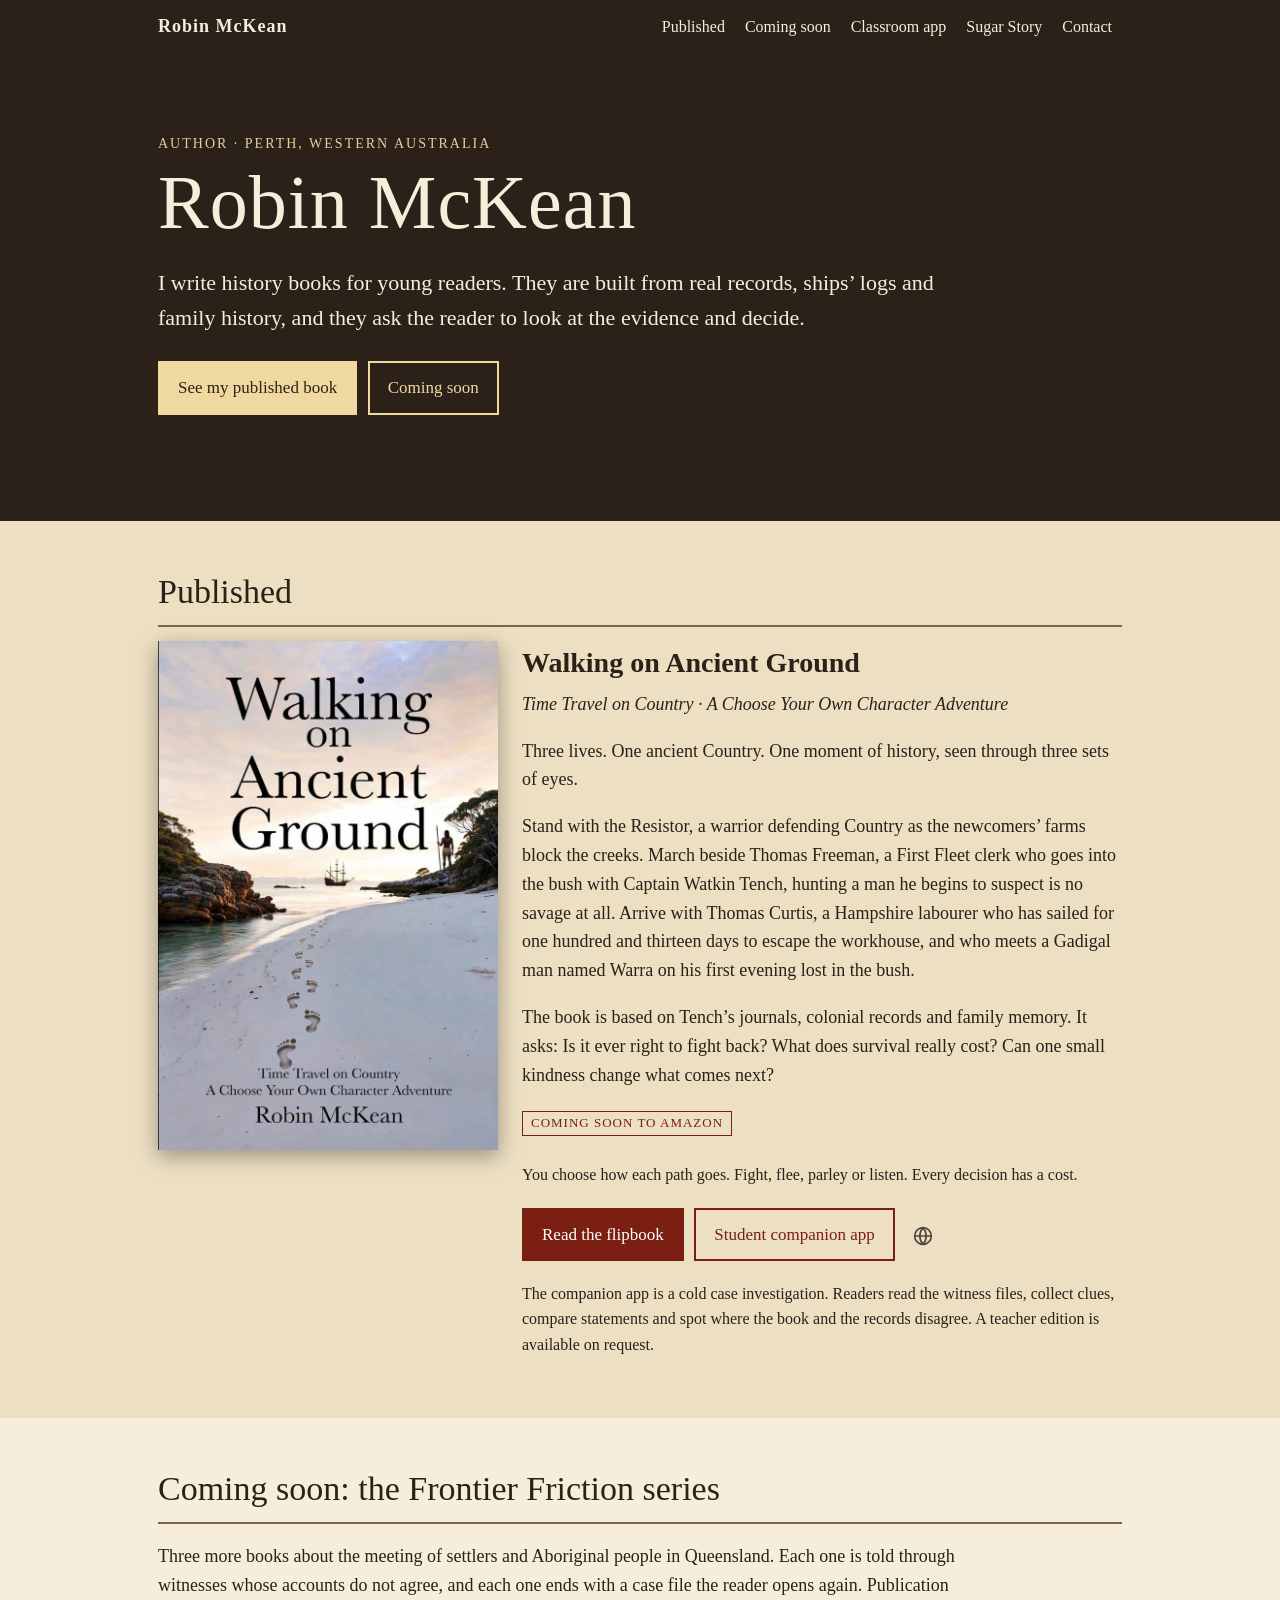
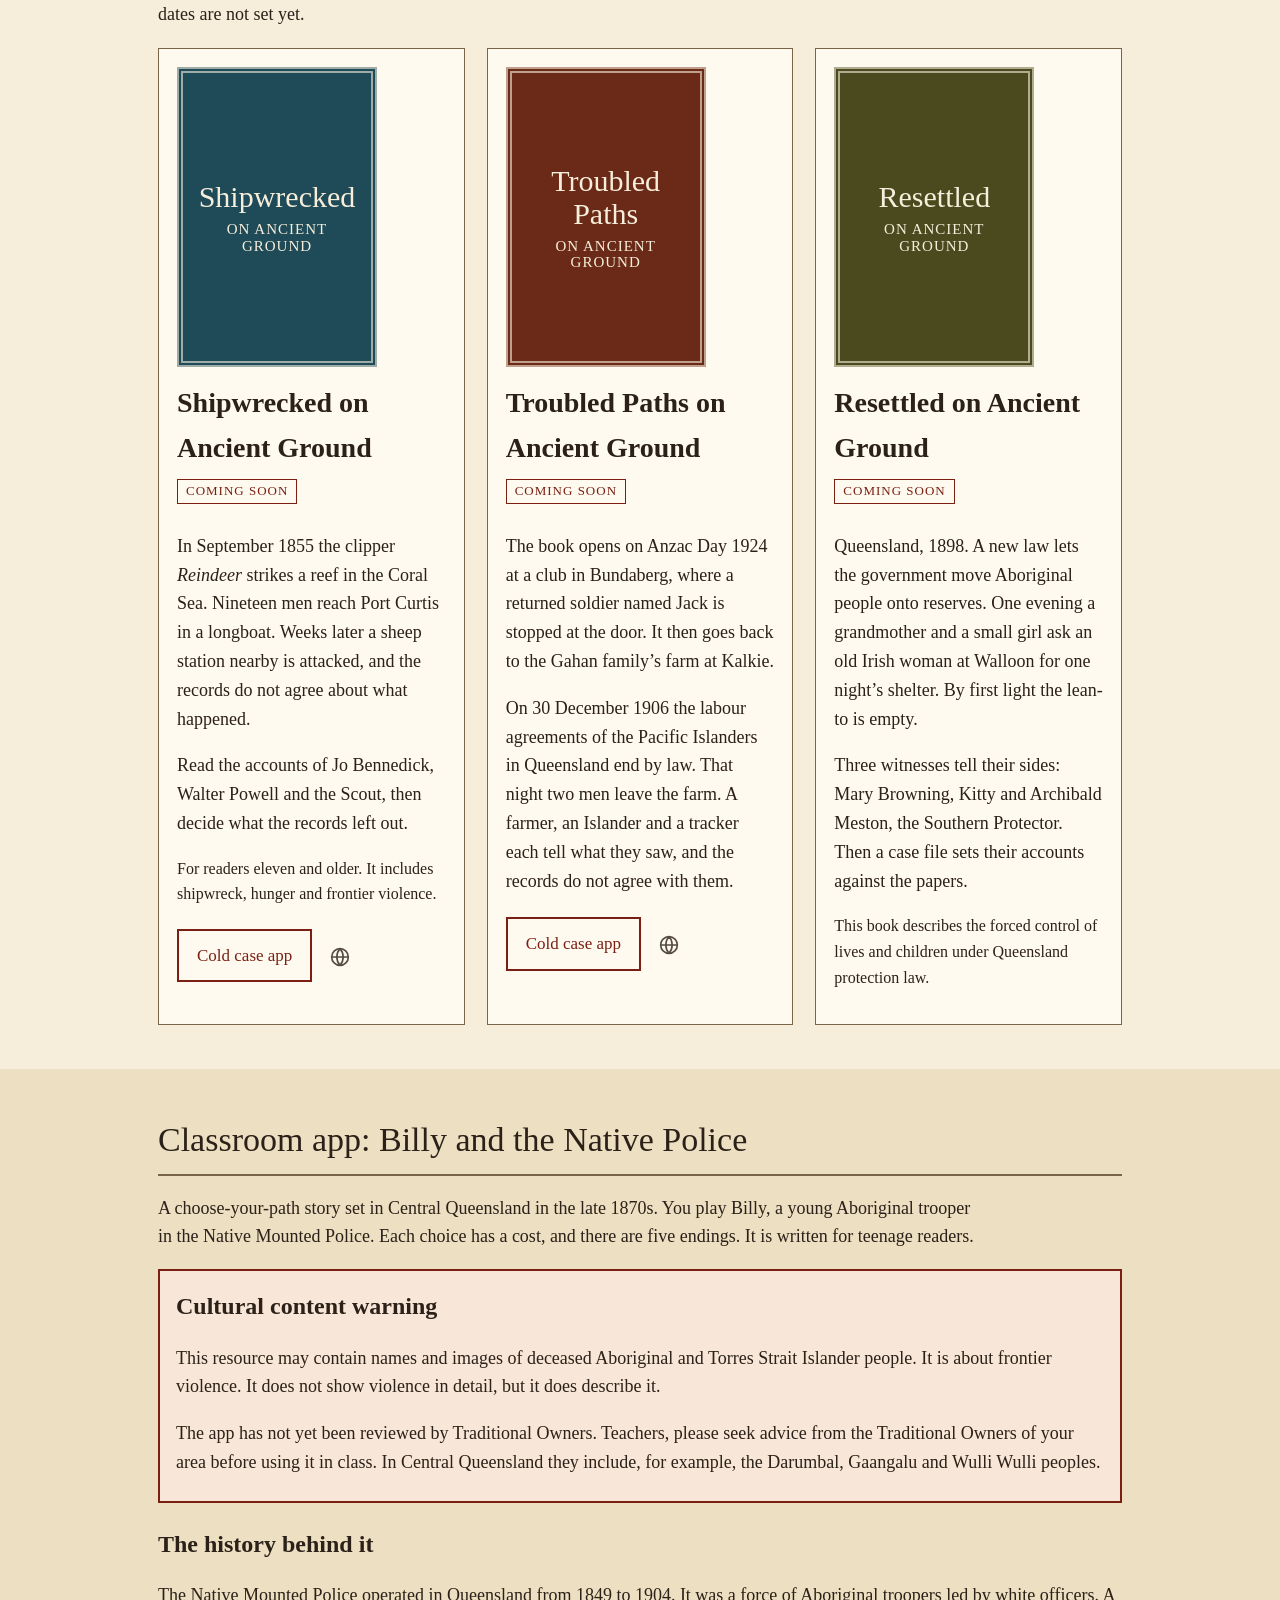
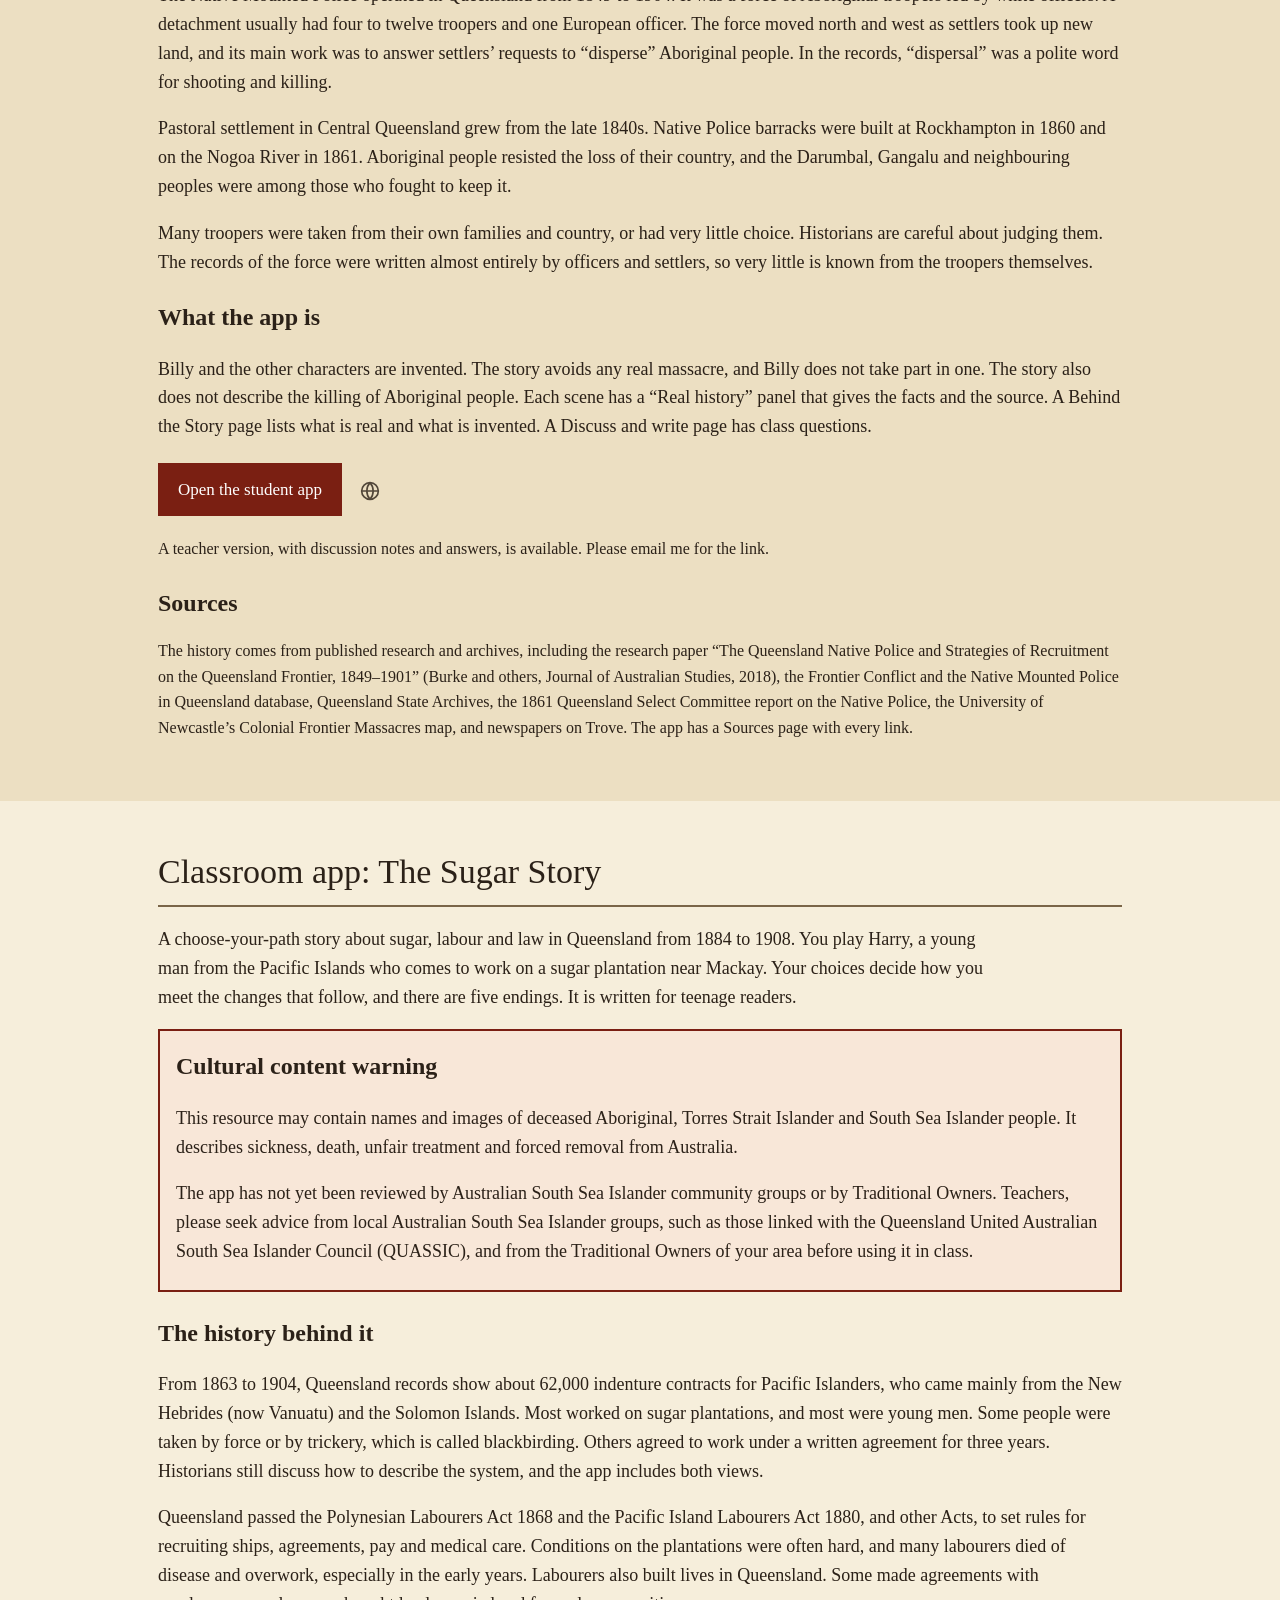
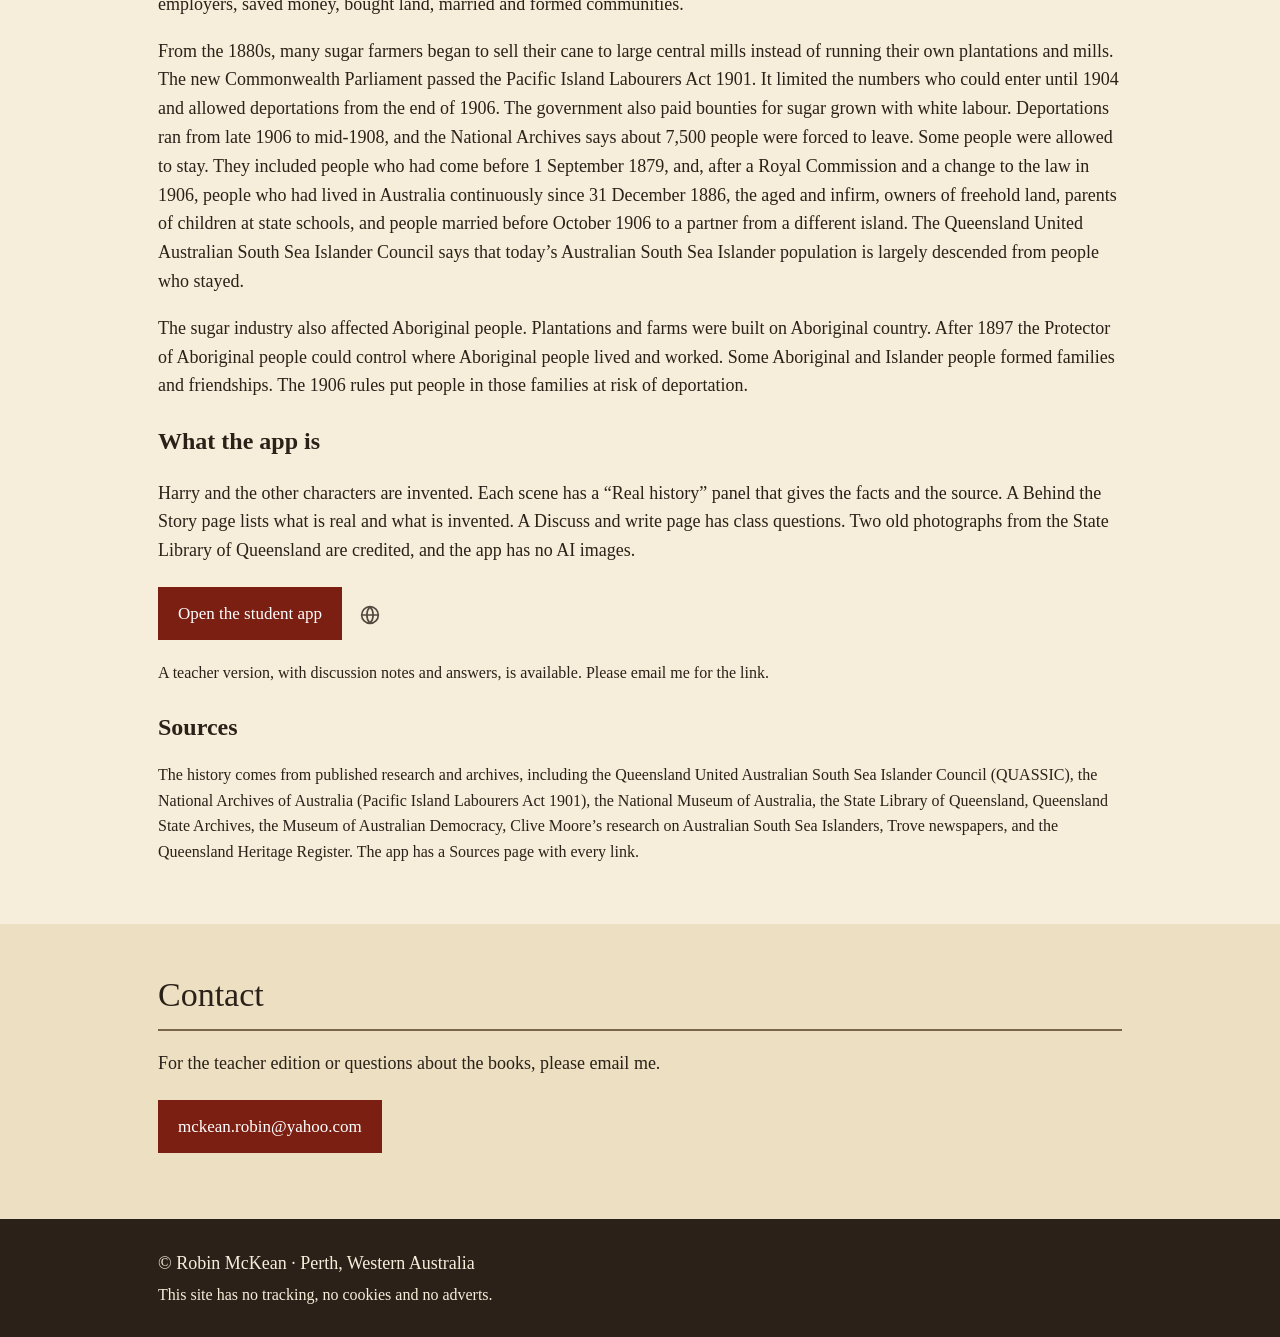
==== commit 939254a9: "Add website icons beside each app" ====
--- a/index.html
+++ b/index.html
@@ -53,7 +53,7 @@
         <p class="small">You choose how each path goes. Fight, flee, parley or listen. Every decision has a cost.</p>
         <ul class="links">
           <li><a class="btn" href="https://heyzine.com/flip-book/d73a2fe642.html" rel="noopener">Read the flipbook</a></li>
-          <li><a class="btn alt" href="https://robmac10.github.io/first-steps-cold-case/" rel="noopener">Student companion app</a></li>
+          <li><a class="btn alt" href="https://robmac10.github.io/first-steps-cold-case/" rel="noopener">Student companion app</a> <a class="app-link-icon" href="https://robmac10.github.io/first-steps-cold-case/" rel="noopener" aria-label="Open app website" title="Open app website"><svg viewBox="0 0 24 24" width="20" height="20" aria-hidden="true" focusable="false"><circle cx="12" cy="12" r="10" fill="none" stroke="currentColor" stroke-width="2"/><path d="M2 12h20M12 2a15 15 0 0 1 0 20M12 2a15 15 0 0 0 0 20" fill="none" stroke="currentColor" stroke-width="2"/></svg></a></li>
         </ul>
         <p class="small">The companion app is a cold case investigation. Readers read the witness files, collect clues, compare statements and spot where the book and the records disagree. A teacher edition is available on request.</p>
       </div>
@@ -73,7 +73,7 @@
       <p>In September 1855 the clipper <em>Reindeer</em> strikes a reef in the Coral Sea. Nineteen men reach Port Curtis in a longboat. Weeks later a sheep station nearby is attacked, and the records do not agree about what happened.</p>
       <p>Read the accounts of Jo Bennedick, Walter Powell and the Scout, then decide what the records left out.</p>
       <p class="small">For readers eleven and older. It includes shipwreck, hunger and frontier violence.</p>
-      <p><a class="btn alt" href="https://robmac10.github.io/shipwrecked-cold-case/" rel="noopener">Cold case app</a></p>
+      <p><a class="btn alt" href="https://robmac10.github.io/shipwrecked-cold-case/" rel="noopener">Cold case app</a> <a class="app-link-icon" href="https://robmac10.github.io/shipwrecked-cold-case/" rel="noopener" aria-label="Open app website" title="Open app website"><svg viewBox="0 0 24 24" width="20" height="20" aria-hidden="true" focusable="false"><circle cx="12" cy="12" r="10" fill="none" stroke="currentColor" stroke-width="2"/><path d="M2 12h20M12 2a15 15 0 0 1 0 20M12 2a15 15 0 0 0 0 20" fill="none" stroke="currentColor" stroke-width="2"/></svg></a></p>
     </article>
 
     <article class="book card">
@@ -82,7 +82,7 @@
       <p class="status">Coming soon</p>
       <p>The book opens on Anzac Day 1924 at a club in Bundaberg, where a returned soldier named Jack is stopped at the door. It then goes back to the Gahan family’s farm at Kalkie.</p>
       <p>On 30 December 1906 the labour agreements of the Pacific Islanders in Queensland end by law. That night two men leave the farm. A farmer, an Islander and a tracker each tell what they saw, and the records do not agree with them.</p>
-      <p><a class="btn alt" href="https://robmac10.github.io/troubled-paths-cold-case/" rel="noopener">Cold case app</a></p>
+      <p><a class="btn alt" href="https://robmac10.github.io/troubled-paths-cold-case/" rel="noopener">Cold case app</a> <a class="app-link-icon" href="https://robmac10.github.io/troubled-paths-cold-case/" rel="noopener" aria-label="Open app website" title="Open app website"><svg viewBox="0 0 24 24" width="20" height="20" aria-hidden="true" focusable="false"><circle cx="12" cy="12" r="10" fill="none" stroke="currentColor" stroke-width="2"/><path d="M2 12h20M12 2a15 15 0 0 1 0 20M12 2a15 15 0 0 0 0 20" fill="none" stroke="currentColor" stroke-width="2"/></svg></a></p>
     </article>
 
     <article class="book card">
@@ -116,7 +116,7 @@
     <p>Billy and the other characters are invented. The story avoids any real massacre, and Billy does not take part in one. The story also does not describe the killing of Aboriginal people. Each scene has a “Real history” panel that gives the facts and the source. A Behind the Story page lists what is real and what is invented. A Discuss and write page has class questions.</p>
 
     <ul class="links">
-      <li><a class="btn" href="https://robmac10.github.io/native-police-adventure/" rel="noopener">Open the student app</a></li>
+      <li><a class="btn" href="https://robmac10.github.io/native-police-adventure/" rel="noopener">Open the student app</a> <a class="app-link-icon" href="https://robmac10.github.io/native-police-adventure/" rel="noopener" aria-label="Open app website" title="Open app website"><svg viewBox="0 0 24 24" width="20" height="20" aria-hidden="true" focusable="false"><circle cx="12" cy="12" r="10" fill="none" stroke="currentColor" stroke-width="2"/><path d="M2 12h20M12 2a15 15 0 0 1 0 20M12 2a15 15 0 0 0 0 20" fill="none" stroke="currentColor" stroke-width="2"/></svg></a></li>
     </ul>
     <p class="small">A teacher version, with discussion notes and answers, is available. Please email me for the link.</p>
 
@@ -145,7 +145,7 @@
   <p>Harry and the other characters are invented. Each scene has a “Real history” panel that gives the facts and the source. A Behind the Story page lists what is real and what is invented. A Discuss and write page has class questions. Two old photographs from the State Library of Queensland are credited, and the app has no AI images.</p>
 
   <ul class="links">
-    <li><a class="btn" href="https://robmac10.github.io/sugar-story-adventure/" rel="noopener">Open the student app</a></li>
+    <li><a class="btn" href="https://robmac10.github.io/sugar-story-adventure/" rel="noopener">Open the student app</a> <a class="app-link-icon" href="https://robmac10.github.io/sugar-story-adventure/" rel="noopener" aria-label="Open app website" title="Open app website"><svg viewBox="0 0 24 24" width="20" height="20" aria-hidden="true" focusable="false"><circle cx="12" cy="12" r="10" fill="none" stroke="currentColor" stroke-width="2"/><path d="M2 12h20M12 2a15 15 0 0 1 0 20M12 2a15 15 0 0 0 0 20" fill="none" stroke="currentColor" stroke-width="2"/></svg></a></li>
   </ul>
   <p class="small">A teacher version, with discussion notes and answers, is available. Please email me for the link.</p>
 
--- a/styles.css
+++ b/styles.css
@@ -55,3 +55,6 @@
  .hero{padding:80px 0 84px}
 }
 @media(prefers-reduced-motion:reduce){html{scroll-behavior:auto}}
+
+.app-link-icon{display:inline-flex;align-items:center;vertical-align:middle;margin-left:.4em;color:inherit;opacity:.8;text-decoration:none}
+.app-link-icon:hover,.app-link-icon:focus{opacity:1}
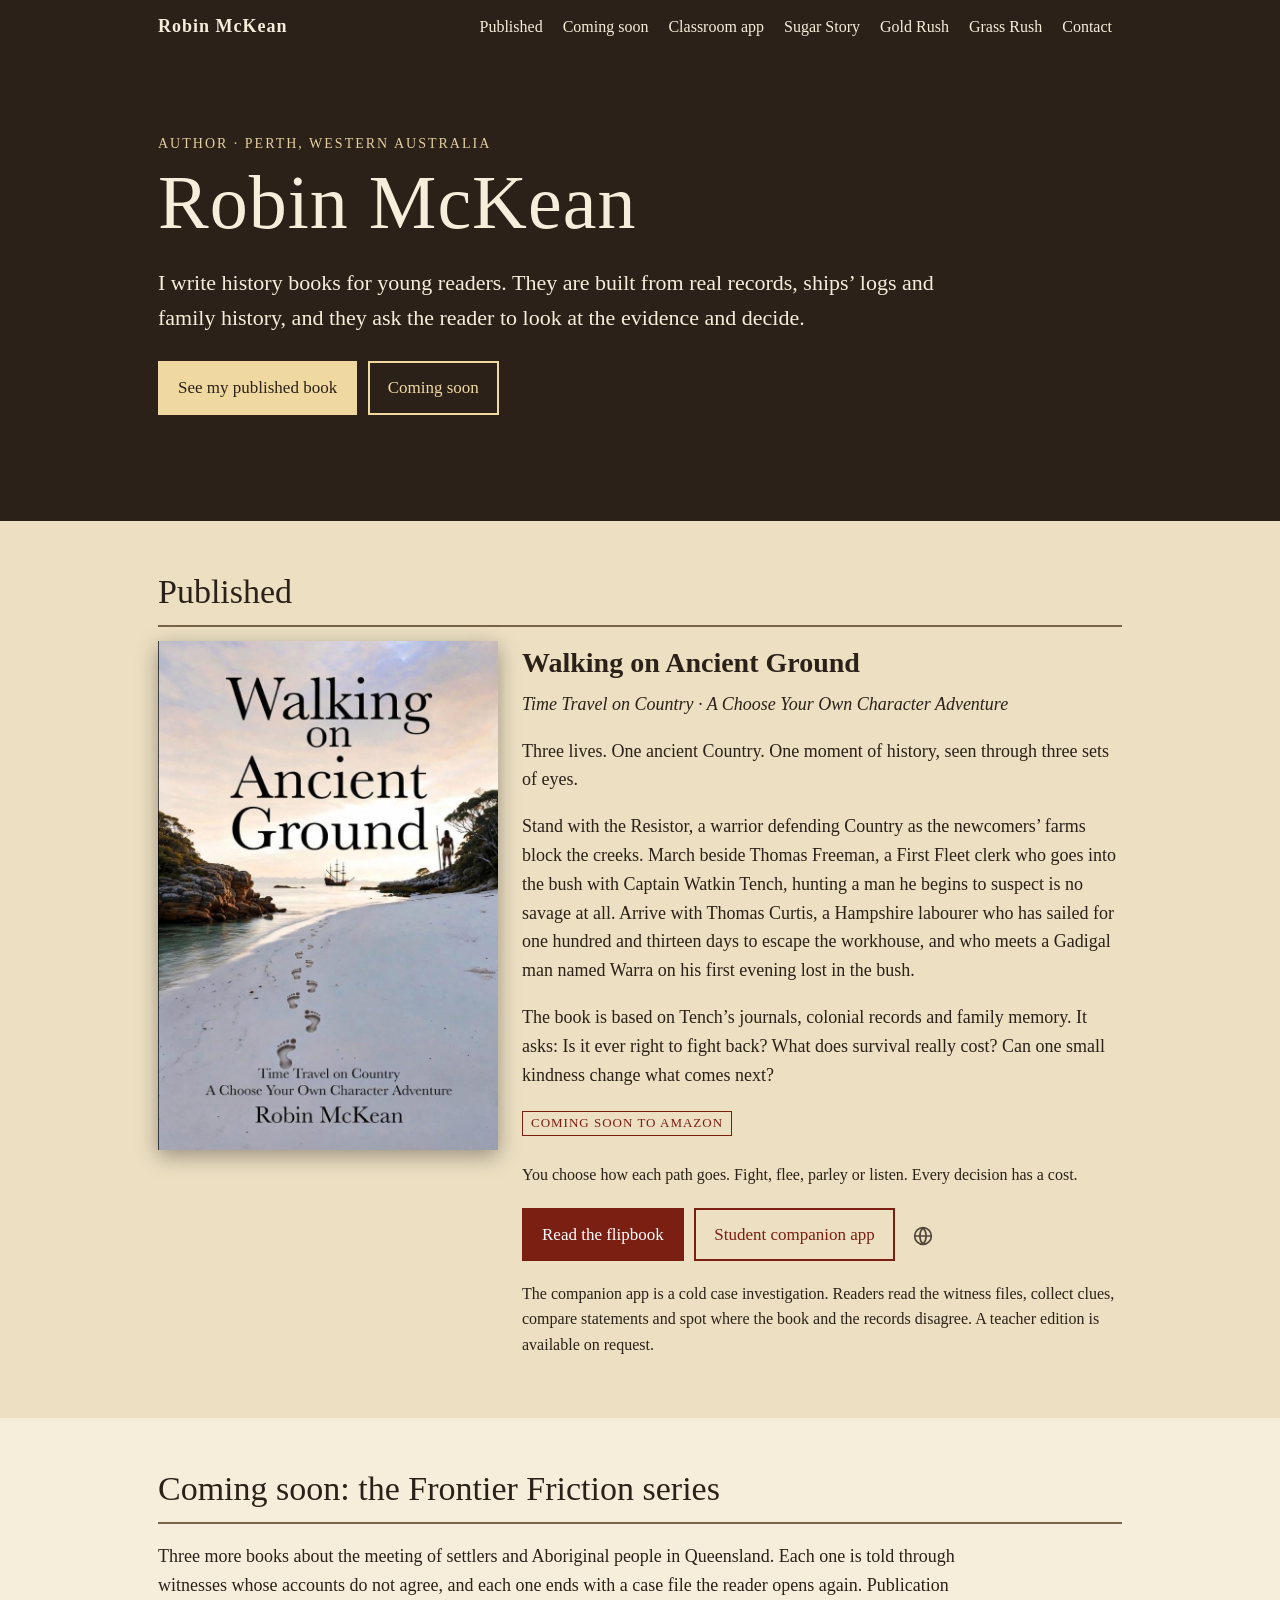
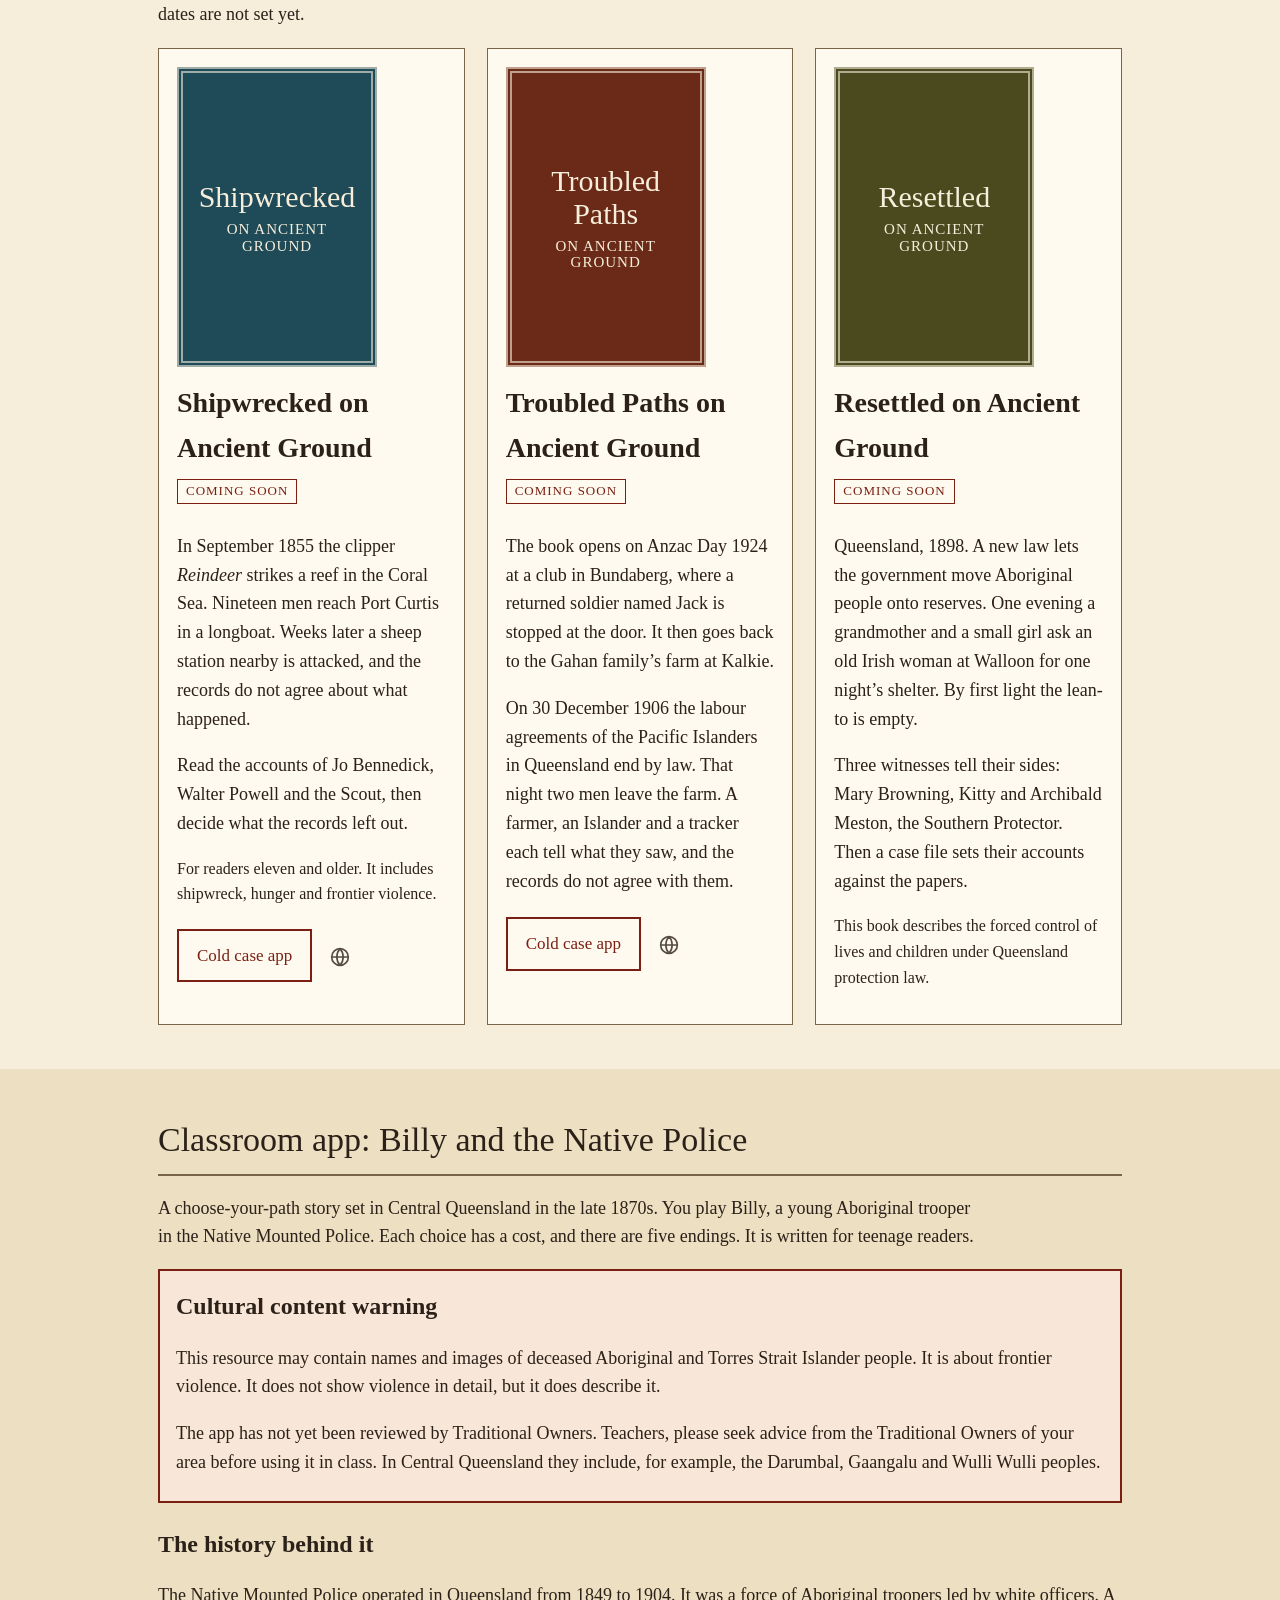
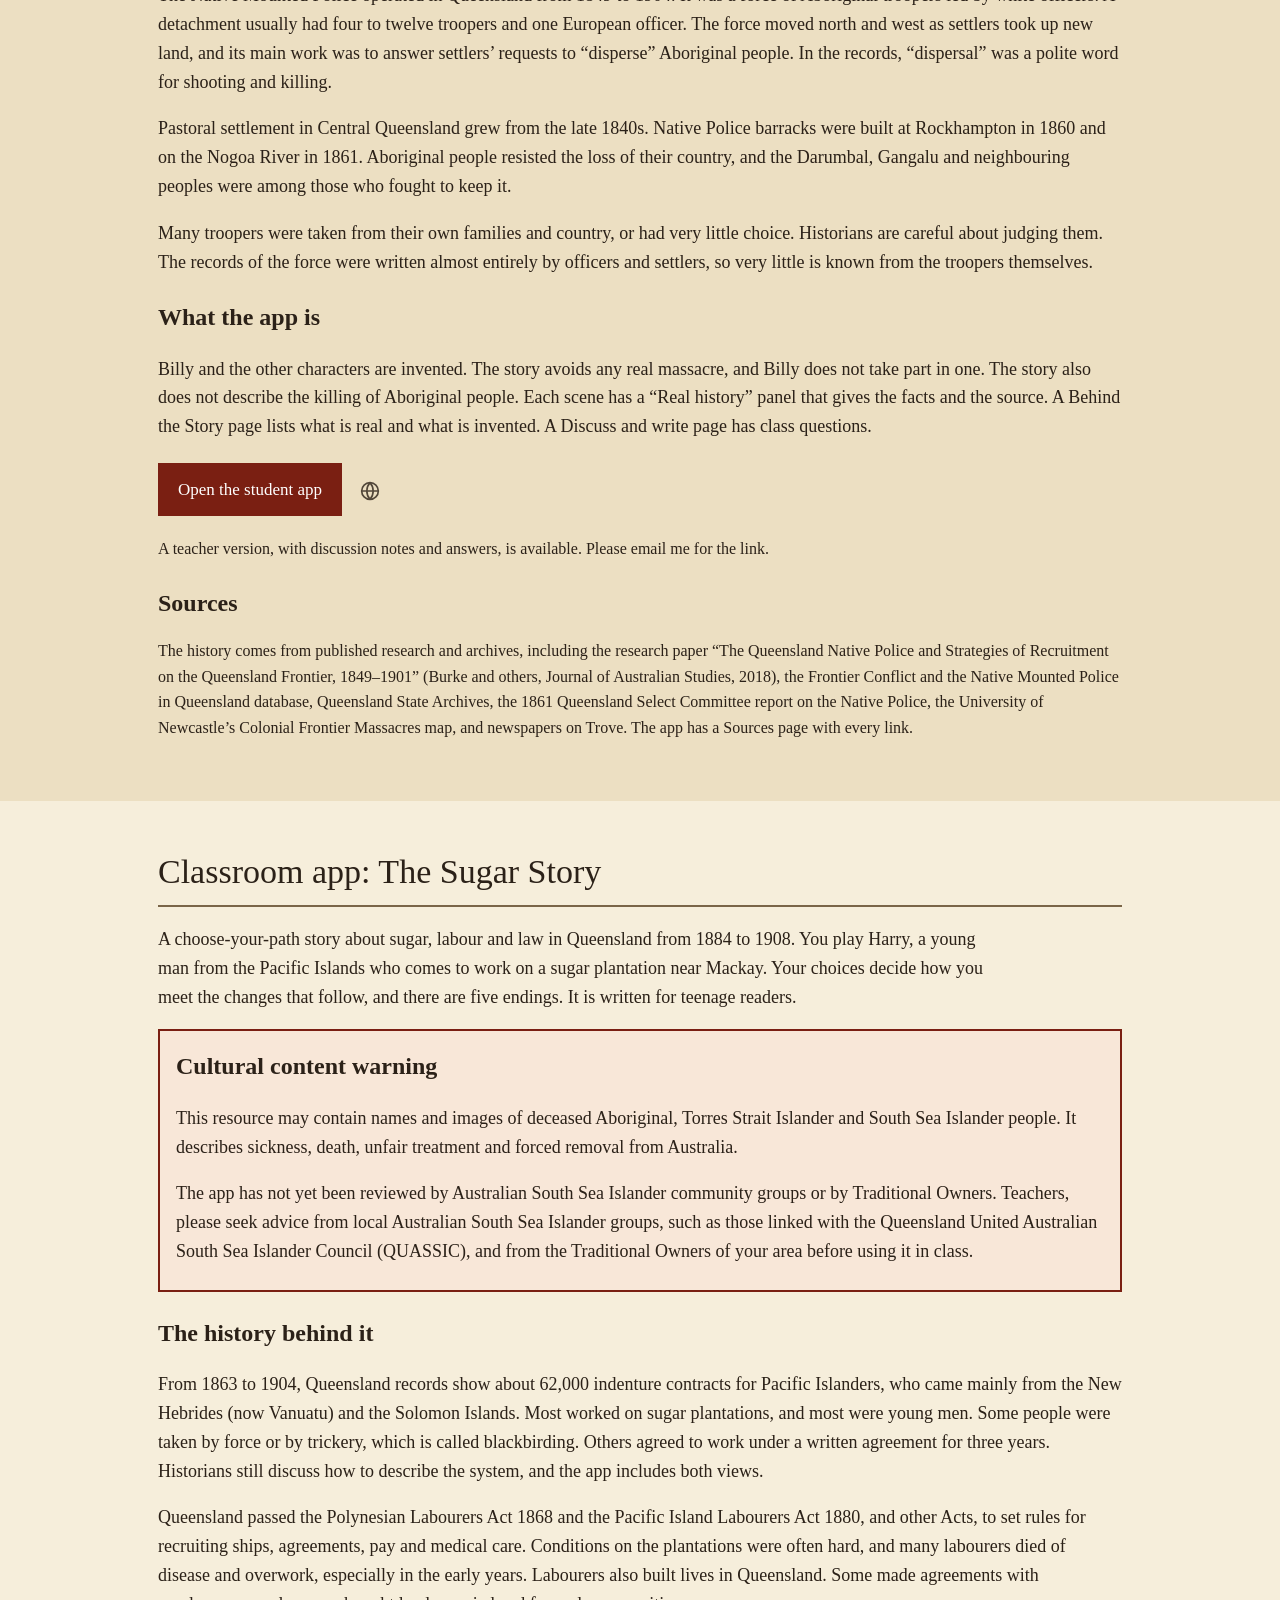
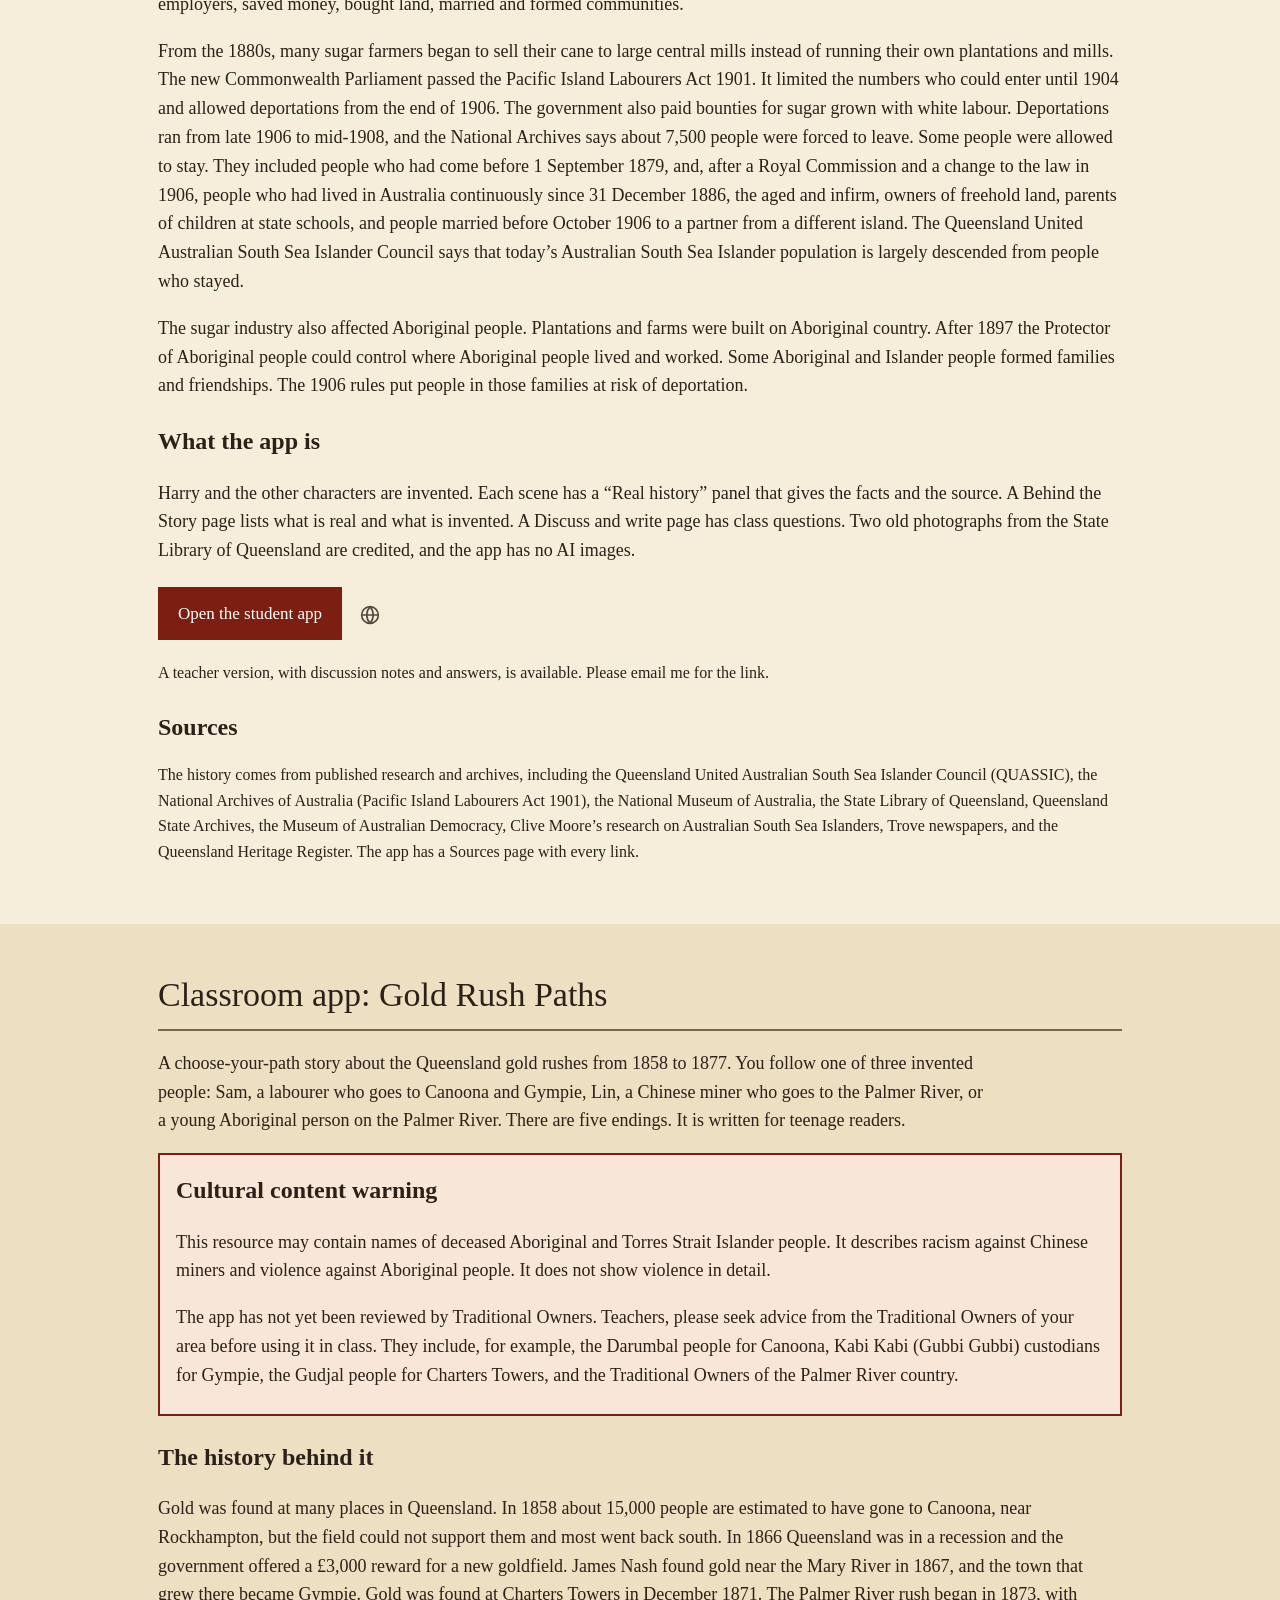
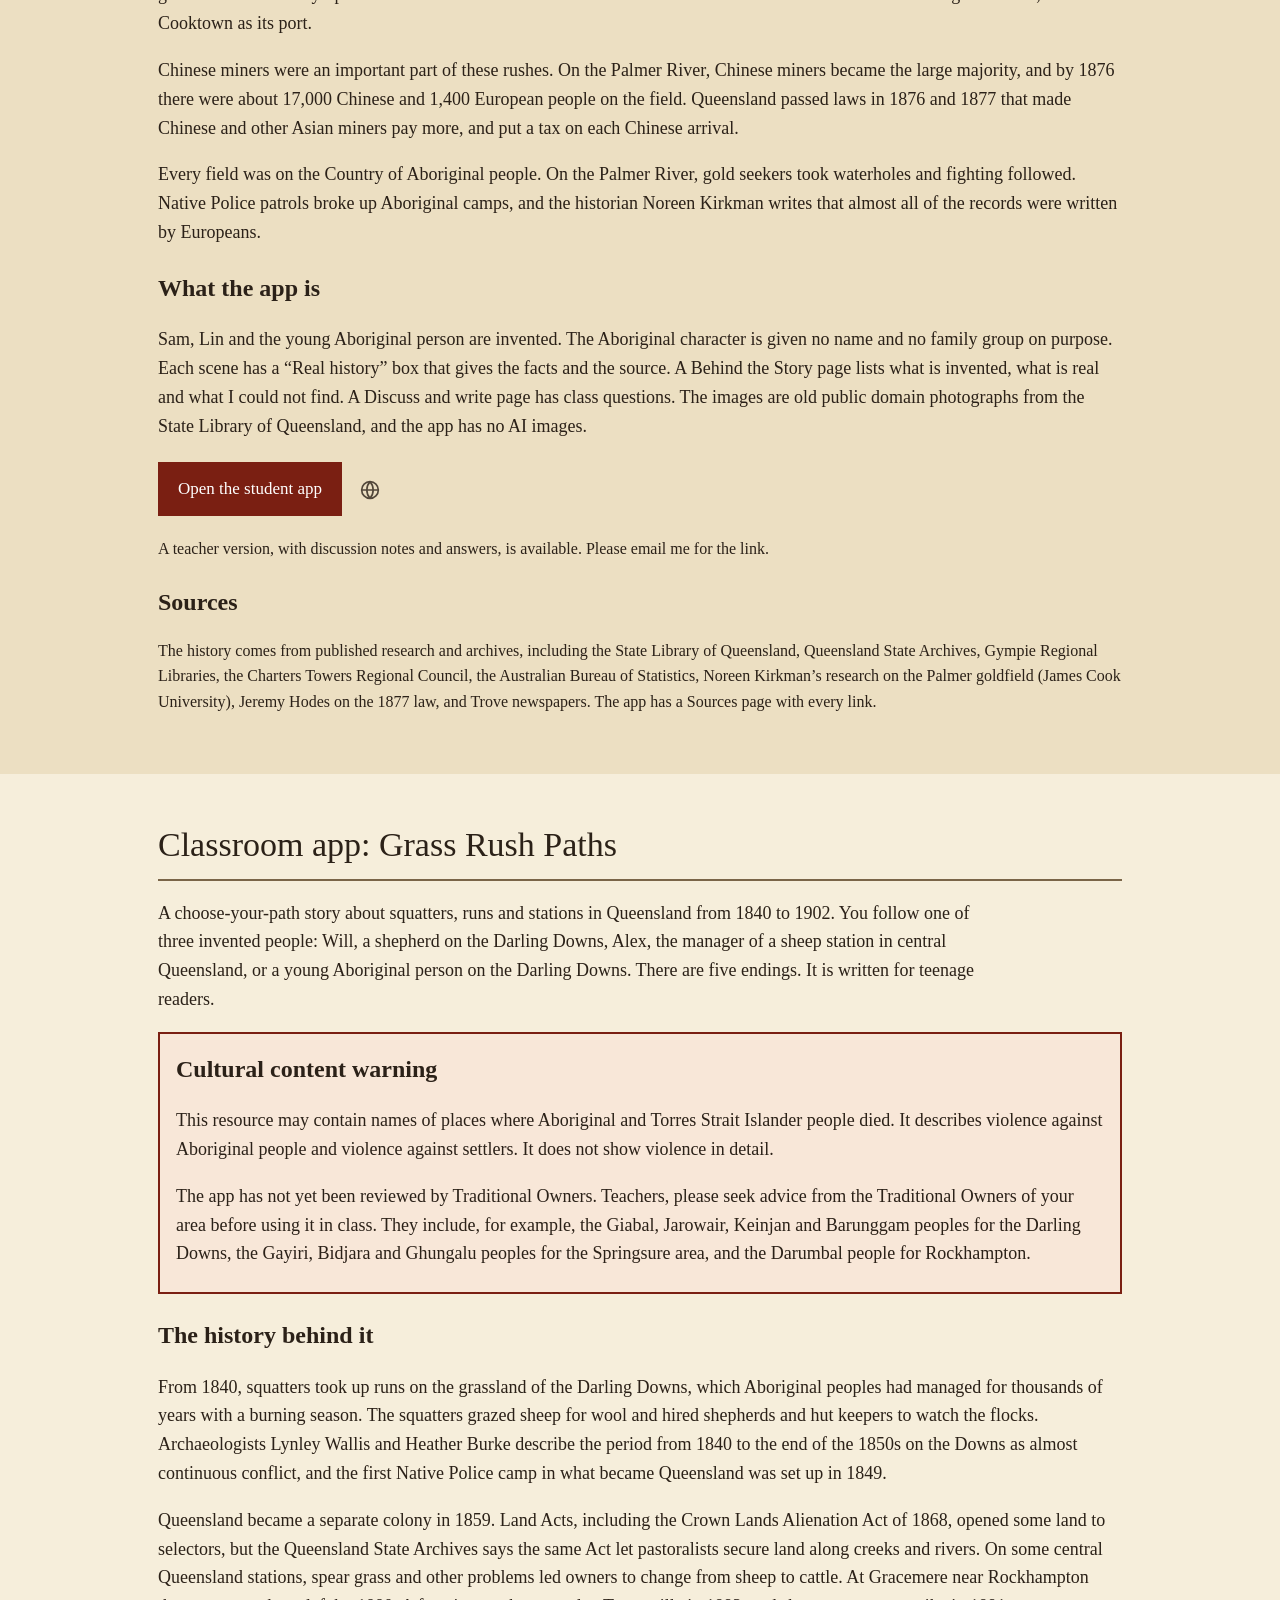
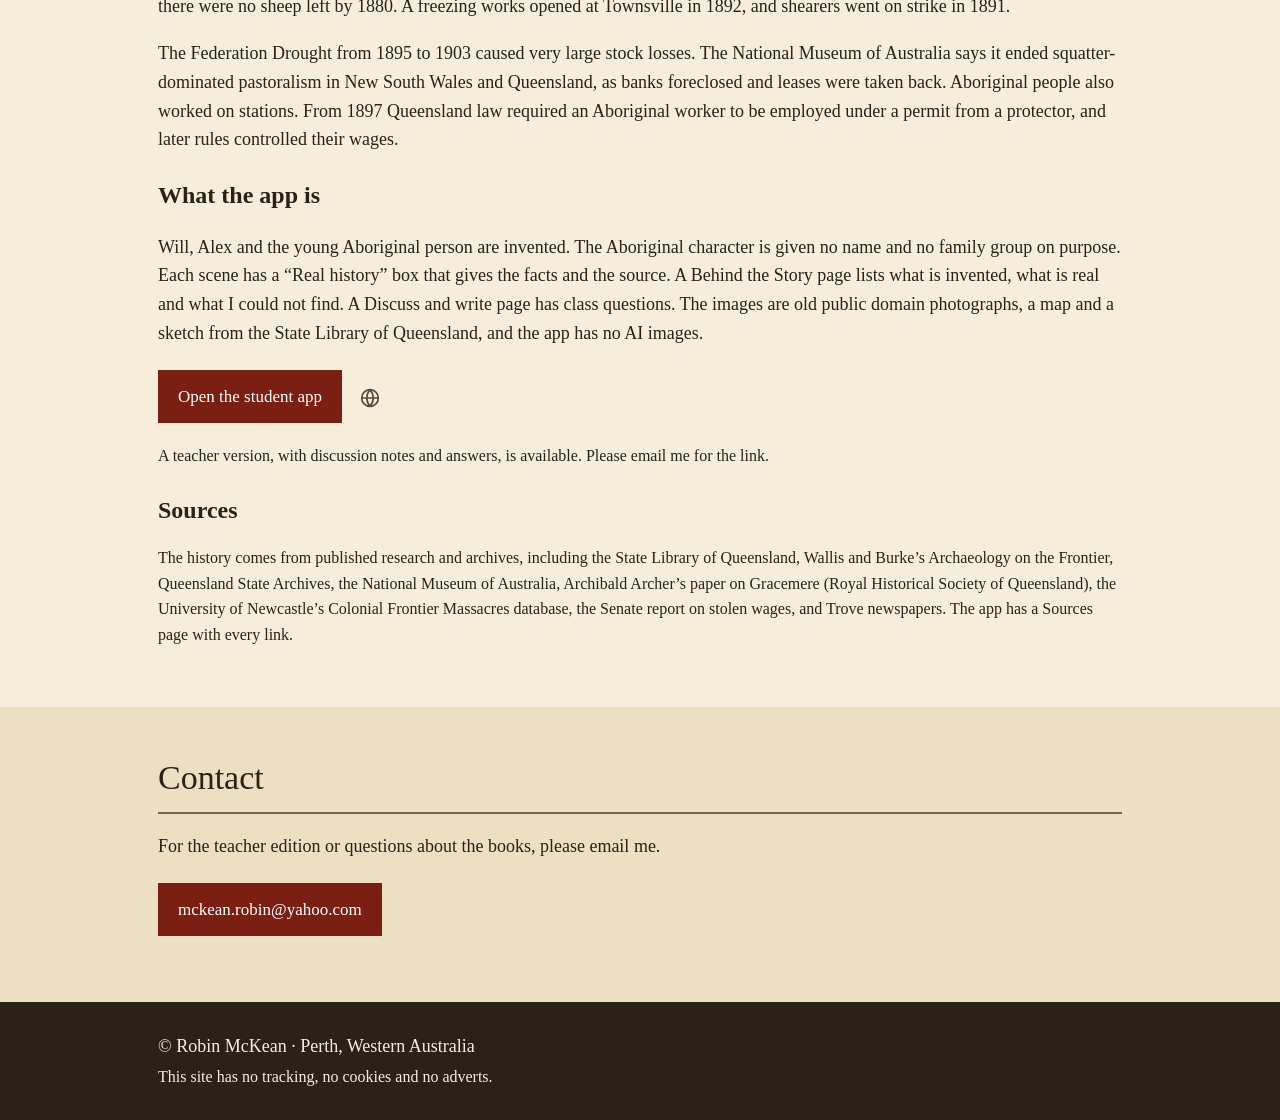
==== commit 381b1a05: "Add Classroom app sections: Gold Rush Paths and Grass Rush Paths" ====
--- a/index.html
+++ b/index.html
@@ -20,6 +20,8 @@
       <a href="#series">Coming soon</a>
       <a href="#native-police">Classroom app</a>
       <a href="#sugar-story">Sugar Story</a>
+      <a href="#gold-rush">Gold Rush</a>
+      <a href="#grass-rush">Grass Rush</a>
       <a href="#contact">Contact</a>
     </nav>
   </div>
@@ -153,6 +155,62 @@
   <p class="small">The history comes from published research and archives, including the Queensland United Australian South Sea Islander Council (QUASSIC), the National Archives of Australia (Pacific Island Labourers Act 1901), the National Museum of Australia, the State Library of Queensland, Queensland State Archives, the Museum of Australian Democracy, Clive Moore’s research on Australian South Sea Islanders, Trove newspapers, and the Queensland Heritage Register. The app has a Sources page with every link.</p>
 </section>
 
+<section id="gold-rush" class="band" aria-labelledby="gr-h">
+  <div class="wrap">
+    <h2 id="gr-h">Classroom app: Gold Rush Paths</h2>
+    <p class="intro">A choose-your-path story about the Queensland gold rushes from 1858 to 1877. You follow one of three invented people: Sam, a labourer who goes to Canoona and Gympie, Lin, a Chinese miner who goes to the Palmer River, or a young Aboriginal person on the Palmer River. There are five endings. It is written for teenage readers.</p>
+
+    <div class="warn" role="note">
+      <h3>Cultural content warning</h3>
+      <p>This resource may contain names of deceased Aboriginal and Torres Strait Islander people. It describes racism against Chinese miners and violence against Aboriginal people. It does not show violence in detail.</p>
+      <p>The app has not yet been reviewed by Traditional Owners. Teachers, please seek advice from the Traditional Owners of your area before using it in class. They include, for example, the Darumbal people for Canoona, Kabi Kabi (Gubbi Gubbi) custodians for Gympie, the Gudjal people for Charters Towers, and the Traditional Owners of the Palmer River country.</p>
+    </div>
+
+    <h3 class="subh">The history behind it</h3>
+    <p>Gold was found at many places in Queensland. In 1858 about 15,000 people are estimated to have gone to Canoona, near Rockhampton, but the field could not support them and most went back south. In 1866 Queensland was in a recession and the government offered a £3,000 reward for a new goldfield. James Nash found gold near the Mary River in 1867, and the town that grew there became Gympie. Gold was found at Charters Towers in December 1871. The Palmer River rush began in 1873, with Cooktown as its port.</p>
+    <p>Chinese miners were an important part of these rushes. On the Palmer River, Chinese miners became the large majority, and by 1876 there were about 17,000 Chinese and 1,400 European people on the field. Queensland passed laws in 1876 and 1877 that made Chinese and other Asian miners pay more, and put a tax on each Chinese arrival.</p>
+    <p>Every field was on the Country of Aboriginal people. On the Palmer River, gold seekers took waterholes and fighting followed. Native Police patrols broke up Aboriginal camps, and the historian Noreen Kirkman writes that almost all of the records were written by Europeans.</p>
+
+    <h3 class="subh">What the app is</h3>
+    <p>Sam, Lin and the young Aboriginal person are invented. The Aboriginal character is given no name and no family group on purpose. Each scene has a “Real history” box that gives the facts and the source. A Behind the Story page lists what is invented, what is real and what I could not find. A Discuss and write page has class questions. The images are old public domain photographs from the State Library of Queensland, and the app has no AI images.</p>
+
+    <ul class="links">
+      <li><a class="btn" href="https://robmac10.github.io/qld-gold-rush-adventure/" rel="noopener">Open the student app</a> <a class="app-link-icon" href="https://robmac10.github.io/qld-gold-rush-adventure/" rel="noopener" aria-label="Open app website" title="Open app website"><svg viewBox="0 0 24 24" width="20" height="20" aria-hidden="true" focusable="false"><circle cx="12" cy="12" r="10" fill="none" stroke="currentColor" stroke-width="2"/><path d="M2 12h20M12 2a15 15 0 0 1 0 20M12 2a15 15 0 0 0 0 20" fill="none" stroke="currentColor" stroke-width="2"/></svg></a></li>
+    </ul>
+    <p class="small">A teacher version, with discussion notes and answers, is available. Please email me for the link.</p>
+
+    <h3 class="subh">Sources</h3>
+    <p class="small">The history comes from published research and archives, including the State Library of Queensland, Queensland State Archives, Gympie Regional Libraries, the Charters Towers Regional Council, the Australian Bureau of Statistics, Noreen Kirkman’s research on the Palmer goldfield (James Cook University), Jeremy Hodes on the 1877 law, and Trove newspapers. The app has a Sources page with every link.</p>
+  </div>
+</section>
+
+<section id="grass-rush" class="wrap" aria-labelledby="gs-h">
+  <h2 id="gs-h">Classroom app: Grass Rush Paths</h2>
+  <p class="intro">A choose-your-path story about squatters, runs and stations in Queensland from 1840 to 1902. You follow one of three invented people: Will, a shepherd on the Darling Downs, Alex, the manager of a sheep station in central Queensland, or a young Aboriginal person on the Darling Downs. There are five endings. It is written for teenage readers.</p>
+
+  <div class="warn" role="note">
+    <h3>Cultural content warning</h3>
+    <p>This resource may contain names of places where Aboriginal and Torres Strait Islander people died. It describes violence against Aboriginal people and violence against settlers. It does not show violence in detail.</p>
+    <p>The app has not yet been reviewed by Traditional Owners. Teachers, please seek advice from the Traditional Owners of your area before using it in class. They include, for example, the Giabal, Jarowair, Keinjan and Barunggam peoples for the Darling Downs, the Gayiri, Bidjara and Ghungalu peoples for the Springsure area, and the Darumbal people for Rockhampton.</p>
+  </div>
+
+  <h3 class="subh">The history behind it</h3>
+  <p>From 1840, squatters took up runs on the grassland of the Darling Downs, which Aboriginal peoples had managed for thousands of years with a burning season. The squatters grazed sheep for wool and hired shepherds and hut keepers to watch the flocks. Archaeologists Lynley Wallis and Heather Burke describe the period from 1840 to the end of the 1850s on the Downs as almost continuous conflict, and the first Native Police camp in what became Queensland was set up in 1849.</p>
+  <p>Queensland became a separate colony in 1859. Land Acts, including the Crown Lands Alienation Act of 1868, opened some land to selectors, but the Queensland State Archives says the same Act let pastoralists secure land along creeks and rivers. On some central Queensland stations, spear grass and other problems led owners to change from sheep to cattle. At Gracemere near Rockhampton there were no sheep left by 1880. A freezing works opened at Townsville in 1892, and shearers went on strike in 1891.</p>
+  <p>The Federation Drought from 1895 to 1903 caused very large stock losses. The National Museum of Australia says it ended squatter-dominated pastoralism in New South Wales and Queensland, as banks foreclosed and leases were taken back. Aboriginal people also worked on stations. From 1897 Queensland law required an Aboriginal worker to be employed under a permit from a protector, and later rules controlled their wages.</p>
+
+  <h3 class="subh">What the app is</h3>
+  <p>Will, Alex and the young Aboriginal person are invented. The Aboriginal character is given no name and no family group on purpose. Each scene has a “Real history” box that gives the facts and the source. A Behind the Story page lists what is invented, what is real and what I could not find. A Discuss and write page has class questions. The images are old public domain photographs, a map and a sketch from the State Library of Queensland, and the app has no AI images.</p>
+
+  <ul class="links">
+    <li><a class="btn" href="https://robmac10.github.io/grass-rush-adventure/" rel="noopener">Open the student app</a> <a class="app-link-icon" href="https://robmac10.github.io/grass-rush-adventure/" rel="noopener" aria-label="Open app website" title="Open app website"><svg viewBox="0 0 24 24" width="20" height="20" aria-hidden="true" focusable="false"><circle cx="12" cy="12" r="10" fill="none" stroke="currentColor" stroke-width="2"/><path d="M2 12h20M12 2a15 15 0 0 1 0 20M12 2a15 15 0 0 0 0 20" fill="none" stroke="currentColor" stroke-width="2"/></svg></a></li>
+  </ul>
+  <p class="small">A teacher version, with discussion notes and answers, is available. Please email me for the link.</p>
+
+  <h3 class="subh">Sources</h3>
+  <p class="small">The history comes from published research and archives, including the State Library of Queensland, Wallis and Burke’s Archaeology on the Frontier, Queensland State Archives, the National Museum of Australia, Archibald Archer’s paper on Gracemere (Royal Historical Society of Queensland), the University of Newcastle’s Colonial Frontier Massacres database, the Senate report on stolen wages, and Trove newspapers. The app has a Sources page with every link.</p>
+</section>
+
 <section id="contact" class="band" aria-labelledby="con-h">
   <div class="wrap">
     <h2 id="con-h">Contact</h2>
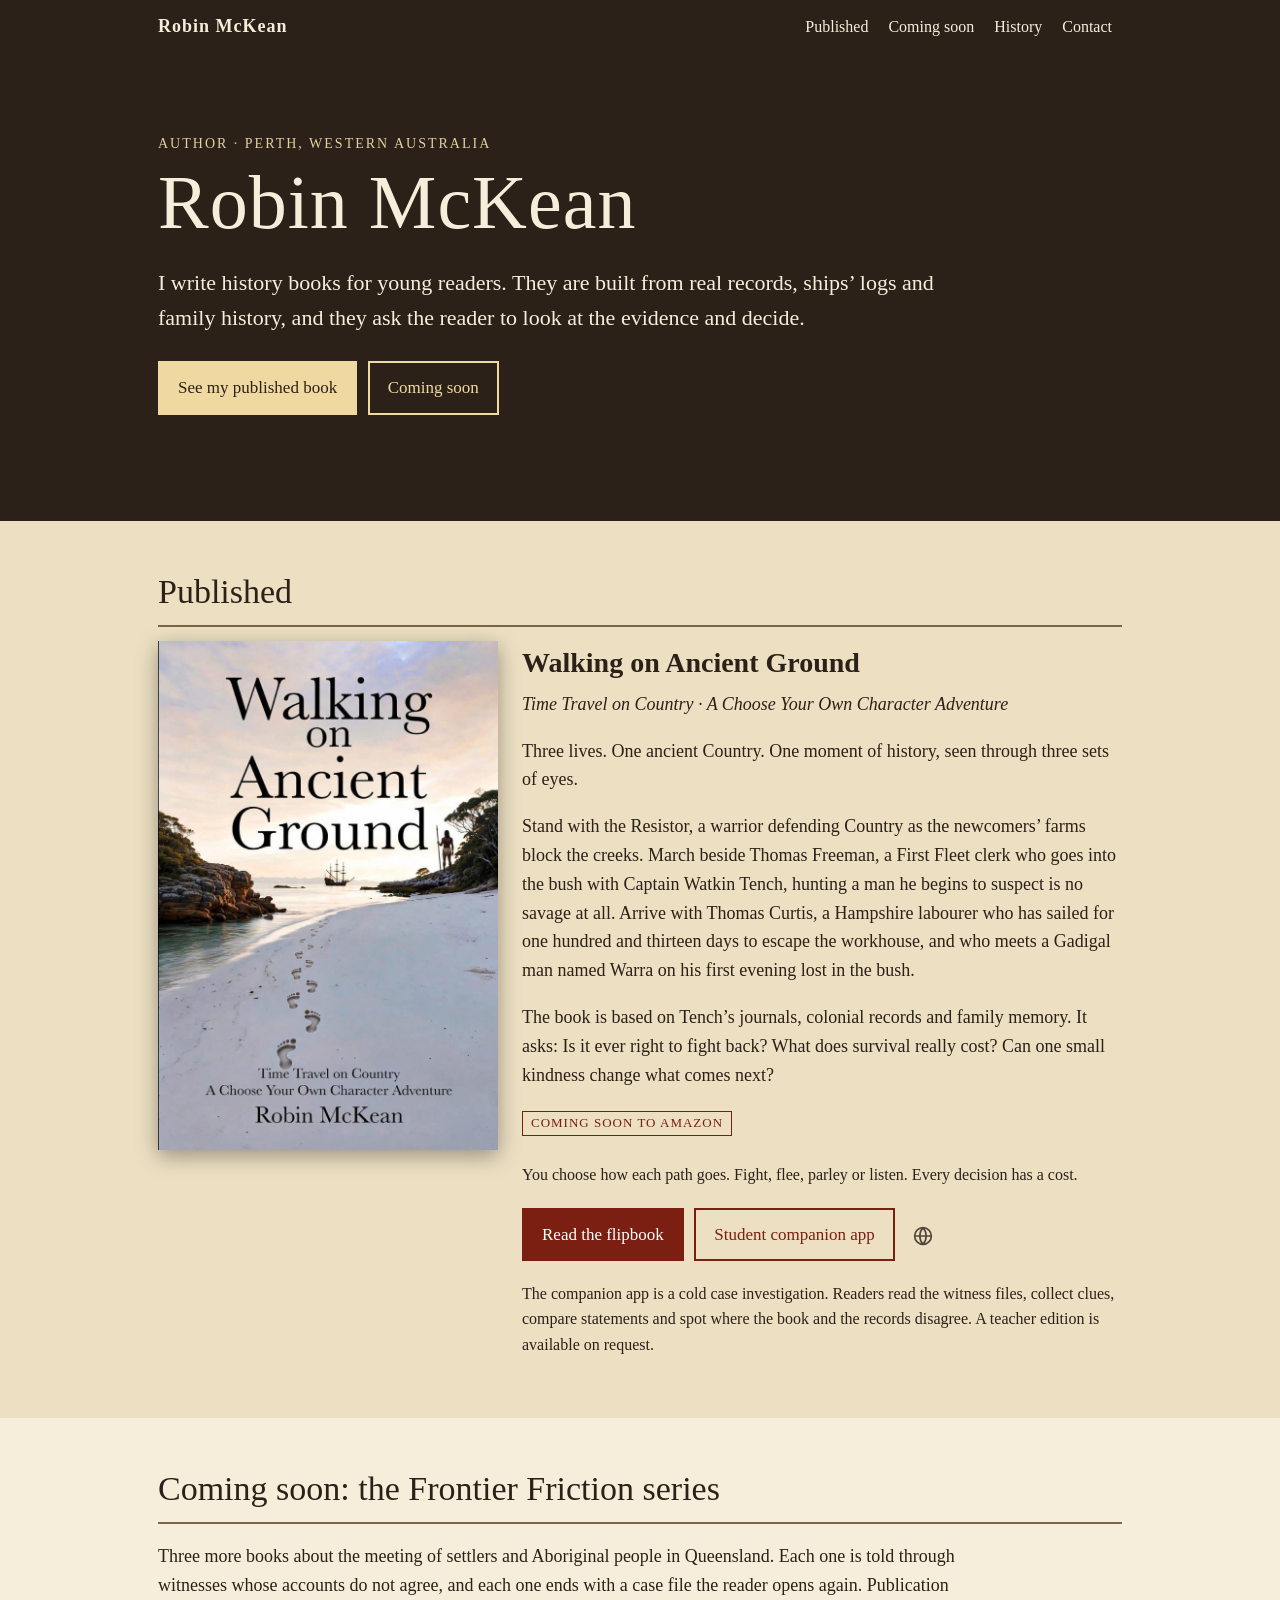
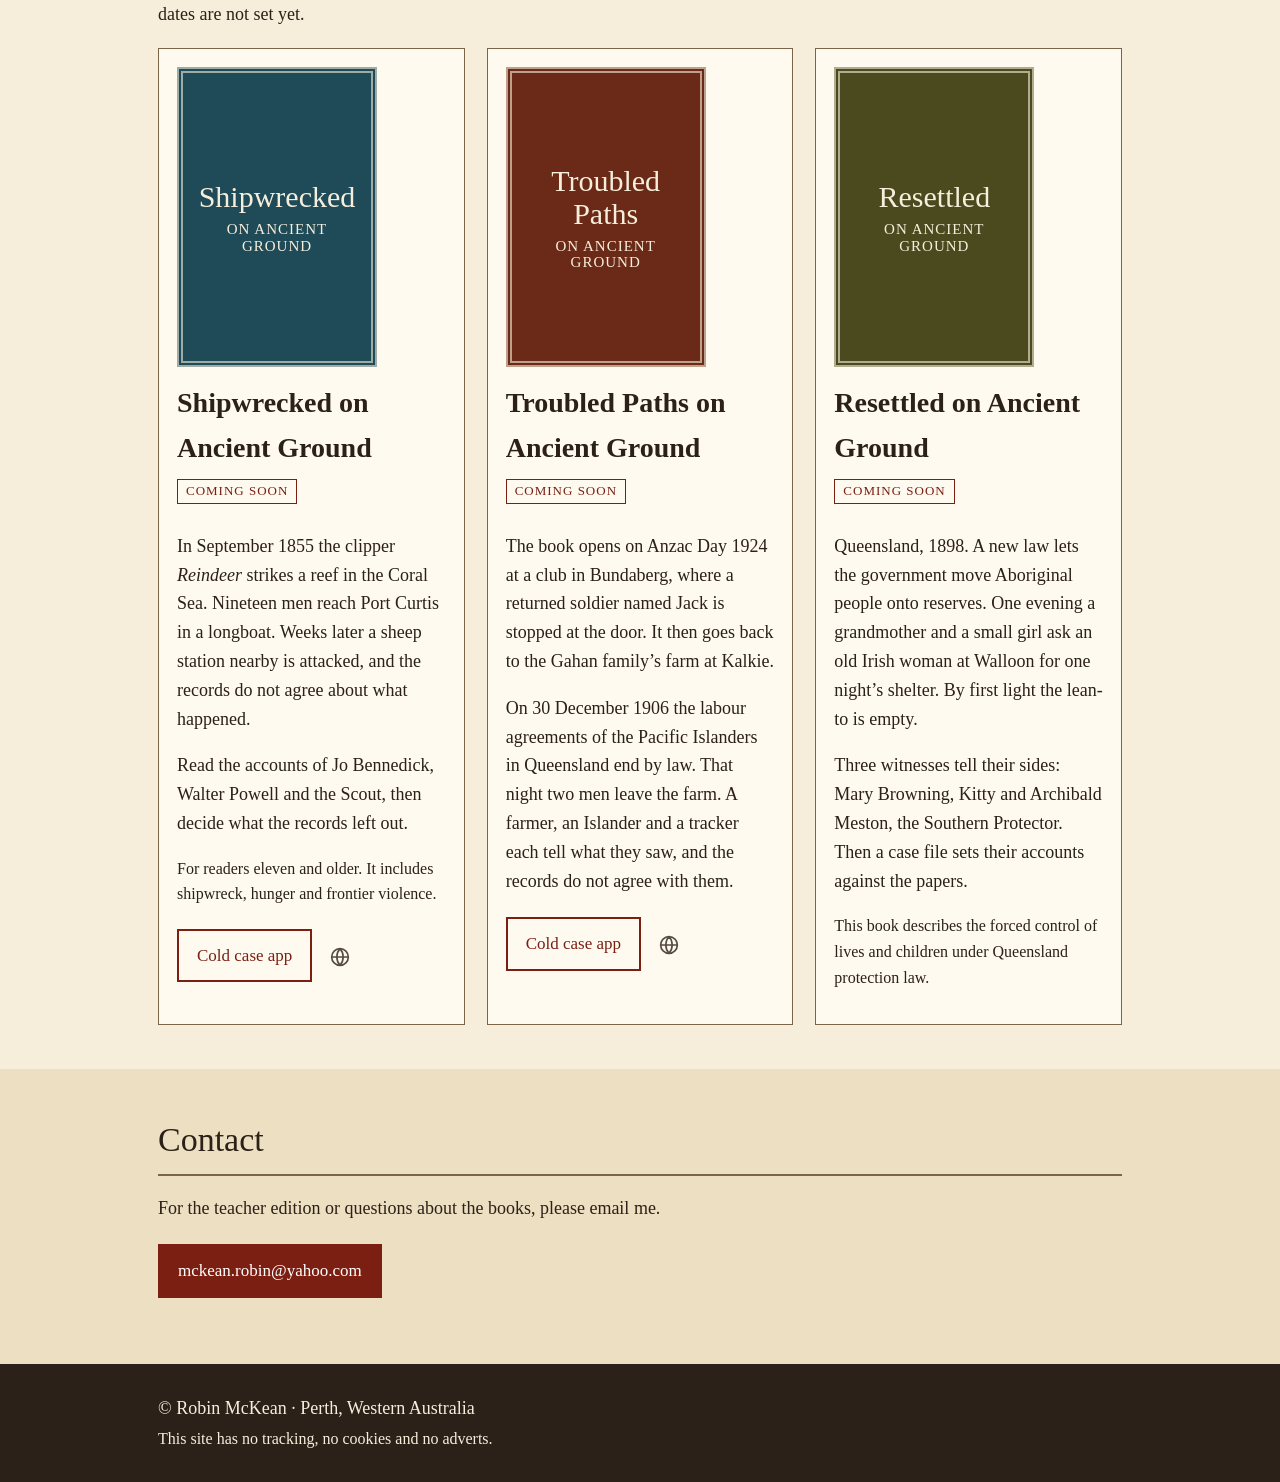
==== commit 1cad4a81: "Add History page and nav tab; move app background sections off home page" ====
--- a/index.html
+++ b/index.html
@@ -18,10 +18,7 @@
     <nav aria-label="Main">
       <a href="#published">Published</a>
       <a href="#series">Coming soon</a>
-      <a href="#native-police">Classroom app</a>
-      <a href="#sugar-story">Sugar Story</a>
-      <a href="#gold-rush">Gold Rush</a>
-      <a href="#grass-rush">Grass Rush</a>
+      <a href="history.html">History</a>
       <a href="#contact">Contact</a>
     </nav>
   </div>
@@ -98,119 +95,6 @@
   </div>
 </section>
 
-<section id="native-police" class="band" aria-labelledby="np-h">
-  <div class="wrap">
-    <h2 id="np-h">Classroom app: Billy and the Native Police</h2>
-    <p class="intro">A choose-your-path story set in Central Queensland in the late 1870s. You play Billy, a young Aboriginal trooper in the Native Mounted Police. Each choice has a cost, and there are five endings. It is written for teenage readers.</p>
-
-    <div class="warn" role="note">
-      <h3>Cultural content warning</h3>
-      <p>This resource may contain names and images of deceased Aboriginal and Torres Strait Islander people. It is about frontier violence. It does not show violence in detail, but it does describe it.</p>
-      <p>The app has not yet been reviewed by Traditional Owners. Teachers, please seek advice from the Traditional Owners of your area before using it in class. In Central Queensland they include, for example, the Darumbal, Gaangalu and Wulli Wulli peoples.</p>
-    </div>
-
-    <h3 class="subh">The history behind it</h3>
-    <p>The Native Mounted Police operated in Queensland from 1849 to 1904. It was a force of Aboriginal troopers led by white officers. A detachment usually had four to twelve troopers and one European officer. The force moved north and west as settlers took up new land, and its main work was to answer settlers’ requests to “disperse” Aboriginal people. In the records, “dispersal” was a polite word for shooting and killing.</p>
-    <p>Pastoral settlement in Central Queensland grew from the late 1840s. Native Police barracks were built at Rockhampton in 1860 and on the Nogoa River in 1861. Aboriginal people resisted the loss of their country, and the Darumbal, Gangalu and neighbouring peoples were among those who fought to keep it.</p>
-    <p>Many troopers were taken from their own families and country, or had very little choice. Historians are careful about judging them. The records of the force were written almost entirely by officers and settlers, so very little is known from the troopers themselves.</p>
-
-    <h3 class="subh">What the app is</h3>
-    <p>Billy and the other characters are invented. The story avoids any real massacre, and Billy does not take part in one. The story also does not describe the killing of Aboriginal people. Each scene has a “Real history” panel that gives the facts and the source. A Behind the Story page lists what is real and what is invented. A Discuss and write page has class questions.</p>
-
-    <ul class="links">
-      <li><a class="btn" href="https://robmac10.github.io/native-police-adventure/" rel="noopener">Open the student app</a> <a class="app-link-icon" href="https://robmac10.github.io/native-police-adventure/" rel="noopener" aria-label="Open app website" title="Open app website"><svg viewBox="0 0 24 24" width="20" height="20" aria-hidden="true" focusable="false"><circle cx="12" cy="12" r="10" fill="none" stroke="currentColor" stroke-width="2"/><path d="M2 12h20M12 2a15 15 0 0 1 0 20M12 2a15 15 0 0 0 0 20" fill="none" stroke="currentColor" stroke-width="2"/></svg></a></li>
-    </ul>
-    <p class="small">A teacher version, with discussion notes and answers, is available. Please email me for the link.</p>
-
-    <h3 class="subh">Sources</h3>
-    <p class="small">The history comes from published research and archives, including the research paper “The Queensland Native Police and Strategies of Recruitment on the Queensland Frontier, 1849–1901” (Burke and others, Journal of Australian Studies, 2018), the Frontier Conflict and the Native Mounted Police in Queensland database, Queensland State Archives, the 1861 Queensland Select Committee report on the Native Police, the University of Newcastle’s Colonial Frontier Massacres map, and newspapers on Trove. The app has a Sources page with every link.</p>
-  </div>
-</section>
-
-<section id="sugar-story" class="wrap" aria-labelledby="ss-h">
-  <h2 id="ss-h">Classroom app: The Sugar Story</h2>
-  <p class="intro">A choose-your-path story about sugar, labour and law in Queensland from 1884 to 1908. You play Harry, a young man from the Pacific Islands who comes to work on a sugar plantation near Mackay. Your choices decide how you meet the changes that follow, and there are five endings. It is written for teenage readers.</p>
-
-  <div class="warn" role="note">
-    <h3>Cultural content warning</h3>
-    <p>This resource may contain names and images of deceased Aboriginal, Torres Strait Islander and South Sea Islander people. It describes sickness, death, unfair treatment and forced removal from Australia.</p>
-    <p>The app has not yet been reviewed by Australian South Sea Islander community groups or by Traditional Owners. Teachers, please seek advice from local Australian South Sea Islander groups, such as those linked with the Queensland United Australian South Sea Islander Council (QUASSIC), and from the Traditional Owners of your area before using it in class.</p>
-  </div>
-
-  <h3 class="subh">The history behind it</h3>
-  <p>From 1863 to 1904, Queensland records show about 62,000 indenture contracts for Pacific Islanders, who came mainly from the New Hebrides (now Vanuatu) and the Solomon Islands. Most worked on sugar plantations, and most were young men. Some people were taken by force or by trickery, which is called blackbirding. Others agreed to work under a written agreement for three years. Historians still discuss how to describe the system, and the app includes both views.</p>
-  <p>Queensland passed the Polynesian Labourers Act 1868 and the Pacific Island Labourers Act 1880, and other Acts, to set rules for recruiting ships, agreements, pay and medical care. Conditions on the plantations were often hard, and many labourers died of disease and overwork, especially in the early years. Labourers also built lives in Queensland. Some made agreements with employers, saved money, bought land, married and formed communities.</p>
-  <p>From the 1880s, many sugar farmers began to sell their cane to large central mills instead of running their own plantations and mills. The new Commonwealth Parliament passed the Pacific Island Labourers Act 1901. It limited the numbers who could enter until 1904 and allowed deportations from the end of 1906. The government also paid bounties for sugar grown with white labour. Deportations ran from late 1906 to mid-1908, and the National Archives says about 7,500 people were forced to leave. Some people were allowed to stay. They included people who had come before 1 September 1879, and, after a Royal Commission and a change to the law in 1906, people who had lived in Australia continuously since 31 December 1886, the aged and infirm, owners of freehold land, parents of children at state schools, and people married before October 1906 to a partner from a different island. The Queensland United Australian South Sea Islander Council says that today’s Australian South Sea Islander population is largely descended from people who stayed.</p>
-  <p>The sugar industry also affected Aboriginal people. Plantations and farms were built on Aboriginal country. After 1897 the Protector of Aboriginal people could control where Aboriginal people lived and worked. Some Aboriginal and Islander people formed families and friendships. The 1906 rules put people in those families at risk of deportation.</p>
-
-  <h3 class="subh">What the app is</h3>
-  <p>Harry and the other characters are invented. Each scene has a “Real history” panel that gives the facts and the source. A Behind the Story page lists what is real and what is invented. A Discuss and write page has class questions. Two old photographs from the State Library of Queensland are credited, and the app has no AI images.</p>
-
-  <ul class="links">
-    <li><a class="btn" href="https://robmac10.github.io/sugar-story-adventure/" rel="noopener">Open the student app</a> <a class="app-link-icon" href="https://robmac10.github.io/sugar-story-adventure/" rel="noopener" aria-label="Open app website" title="Open app website"><svg viewBox="0 0 24 24" width="20" height="20" aria-hidden="true" focusable="false"><circle cx="12" cy="12" r="10" fill="none" stroke="currentColor" stroke-width="2"/><path d="M2 12h20M12 2a15 15 0 0 1 0 20M12 2a15 15 0 0 0 0 20" fill="none" stroke="currentColor" stroke-width="2"/></svg></a></li>
-  </ul>
-  <p class="small">A teacher version, with discussion notes and answers, is available. Please email me for the link.</p>
-
-  <h3 class="subh">Sources</h3>
-  <p class="small">The history comes from published research and archives, including the Queensland United Australian South Sea Islander Council (QUASSIC), the National Archives of Australia (Pacific Island Labourers Act 1901), the National Museum of Australia, the State Library of Queensland, Queensland State Archives, the Museum of Australian Democracy, Clive Moore’s research on Australian South Sea Islanders, Trove newspapers, and the Queensland Heritage Register. The app has a Sources page with every link.</p>
-</section>
-
-<section id="gold-rush" class="band" aria-labelledby="gr-h">
-  <div class="wrap">
-    <h2 id="gr-h">Classroom app: Gold Rush Paths</h2>
-    <p class="intro">A choose-your-path story about the Queensland gold rushes from 1858 to 1877. You follow one of three invented people: Sam, a labourer who goes to Canoona and Gympie, Lin, a Chinese miner who goes to the Palmer River, or a young Aboriginal person on the Palmer River. There are five endings. It is written for teenage readers.</p>
-
-    <div class="warn" role="note">
-      <h3>Cultural content warning</h3>
-      <p>This resource may contain names of deceased Aboriginal and Torres Strait Islander people. It describes racism against Chinese miners and violence against Aboriginal people. It does not show violence in detail.</p>
-      <p>The app has not yet been reviewed by Traditional Owners. Teachers, please seek advice from the Traditional Owners of your area before using it in class. They include, for example, the Darumbal people for Canoona, Kabi Kabi (Gubbi Gubbi) custodians for Gympie, the Gudjal people for Charters Towers, and the Traditional Owners of the Palmer River country.</p>
-    </div>
-
-    <h3 class="subh">The history behind it</h3>
-    <p>Gold was found at many places in Queensland. In 1858 about 15,000 people are estimated to have gone to Canoona, near Rockhampton, but the field could not support them and most went back south. In 1866 Queensland was in a recession and the government offered a £3,000 reward for a new goldfield. James Nash found gold near the Mary River in 1867, and the town that grew there became Gympie. Gold was found at Charters Towers in December 1871. The Palmer River rush began in 1873, with Cooktown as its port.</p>
-    <p>Chinese miners were an important part of these rushes. On the Palmer River, Chinese miners became the large majority, and by 1876 there were about 17,000 Chinese and 1,400 European people on the field. Queensland passed laws in 1876 and 1877 that made Chinese and other Asian miners pay more, and put a tax on each Chinese arrival.</p>
-    <p>Every field was on the Country of Aboriginal people. On the Palmer River, gold seekers took waterholes and fighting followed. Native Police patrols broke up Aboriginal camps, and the historian Noreen Kirkman writes that almost all of the records were written by Europeans.</p>
-
-    <h3 class="subh">What the app is</h3>
-    <p>Sam, Lin and the young Aboriginal person are invented. The Aboriginal character is given no name and no family group on purpose. Each scene has a “Real history” box that gives the facts and the source. A Behind the Story page lists what is invented, what is real and what I could not find. A Discuss and write page has class questions. The images are old public domain photographs from the State Library of Queensland, and the app has no AI images.</p>
-
-    <ul class="links">
-      <li><a class="btn" href="https://robmac10.github.io/qld-gold-rush-adventure/" rel="noopener">Open the student app</a> <a class="app-link-icon" href="https://robmac10.github.io/qld-gold-rush-adventure/" rel="noopener" aria-label="Open app website" title="Open app website"><svg viewBox="0 0 24 24" width="20" height="20" aria-hidden="true" focusable="false"><circle cx="12" cy="12" r="10" fill="none" stroke="currentColor" stroke-width="2"/><path d="M2 12h20M12 2a15 15 0 0 1 0 20M12 2a15 15 0 0 0 0 20" fill="none" stroke="currentColor" stroke-width="2"/></svg></a></li>
-    </ul>
-    <p class="small">A teacher version, with discussion notes and answers, is available. Please email me for the link.</p>
-
-    <h3 class="subh">Sources</h3>
-    <p class="small">The history comes from published research and archives, including the State Library of Queensland, Queensland State Archives, Gympie Regional Libraries, the Charters Towers Regional Council, the Australian Bureau of Statistics, Noreen Kirkman’s research on the Palmer goldfield (James Cook University), Jeremy Hodes on the 1877 law, and Trove newspapers. The app has a Sources page with every link.</p>
-  </div>
-</section>
-
-<section id="grass-rush" class="wrap" aria-labelledby="gs-h">
-  <h2 id="gs-h">Classroom app: Grass Rush Paths</h2>
-  <p class="intro">A choose-your-path story about squatters, runs and stations in Queensland from 1840 to 1902. You follow one of three invented people: Will, a shepherd on the Darling Downs, Alex, the manager of a sheep station in central Queensland, or a young Aboriginal person on the Darling Downs. There are five endings. It is written for teenage readers.</p>
-
-  <div class="warn" role="note">
-    <h3>Cultural content warning</h3>
-    <p>This resource may contain names of places where Aboriginal and Torres Strait Islander people died. It describes violence against Aboriginal people and violence against settlers. It does not show violence in detail.</p>
-    <p>The app has not yet been reviewed by Traditional Owners. Teachers, please seek advice from the Traditional Owners of your area before using it in class. They include, for example, the Giabal, Jarowair, Keinjan and Barunggam peoples for the Darling Downs, the Gayiri, Bidjara and Ghungalu peoples for the Springsure area, and the Darumbal people for Rockhampton.</p>
-  </div>
-
-  <h3 class="subh">The history behind it</h3>
-  <p>From 1840, squatters took up runs on the grassland of the Darling Downs, which Aboriginal peoples had managed for thousands of years with a burning season. The squatters grazed sheep for wool and hired shepherds and hut keepers to watch the flocks. Archaeologists Lynley Wallis and Heather Burke describe the period from 1840 to the end of the 1850s on the Downs as almost continuous conflict, and the first Native Police camp in what became Queensland was set up in 1849.</p>
-  <p>Queensland became a separate colony in 1859. Land Acts, including the Crown Lands Alienation Act of 1868, opened some land to selectors, but the Queensland State Archives says the same Act let pastoralists secure land along creeks and rivers. On some central Queensland stations, spear grass and other problems led owners to change from sheep to cattle. At Gracemere near Rockhampton there were no sheep left by 1880. A freezing works opened at Townsville in 1892, and shearers went on strike in 1891.</p>
-  <p>The Federation Drought from 1895 to 1903 caused very large stock losses. The National Museum of Australia says it ended squatter-dominated pastoralism in New South Wales and Queensland, as banks foreclosed and leases were taken back. Aboriginal people also worked on stations. From 1897 Queensland law required an Aboriginal worker to be employed under a permit from a protector, and later rules controlled their wages.</p>
-
-  <h3 class="subh">What the app is</h3>
-  <p>Will, Alex and the young Aboriginal person are invented. The Aboriginal character is given no name and no family group on purpose. Each scene has a “Real history” box that gives the facts and the source. A Behind the Story page lists what is invented, what is real and what I could not find. A Discuss and write page has class questions. The images are old public domain photographs, a map and a sketch from the State Library of Queensland, and the app has no AI images.</p>
-
-  <ul class="links">
-    <li><a class="btn" href="https://robmac10.github.io/grass-rush-adventure/" rel="noopener">Open the student app</a> <a class="app-link-icon" href="https://robmac10.github.io/grass-rush-adventure/" rel="noopener" aria-label="Open app website" title="Open app website"><svg viewBox="0 0 24 24" width="20" height="20" aria-hidden="true" focusable="false"><circle cx="12" cy="12" r="10" fill="none" stroke="currentColor" stroke-width="2"/><path d="M2 12h20M12 2a15 15 0 0 1 0 20M12 2a15 15 0 0 0 0 20" fill="none" stroke="currentColor" stroke-width="2"/></svg></a></li>
-  </ul>
-  <p class="small">A teacher version, with discussion notes and answers, is available. Please email me for the link.</p>
-
-  <h3 class="subh">Sources</h3>
-  <p class="small">The history comes from published research and archives, including the State Library of Queensland, Wallis and Burke’s Archaeology on the Frontier, Queensland State Archives, the National Museum of Australia, Archibald Archer’s paper on Gracemere (Royal Historical Society of Queensland), the University of Newcastle’s Colonial Frontier Massacres database, the Senate report on stolen wages, and Trove newspapers. The app has a Sources page with every link.</p>
-</section>
-
 <section id="contact" class="band" aria-labelledby="con-h">
   <div class="wrap">
     <h2 id="con-h">Contact</h2>
--- a/styles.css
+++ b/styles.css
@@ -58,3 +58,52 @@
 
 .app-link-icon{display:inline-flex;align-items:center;vertical-align:middle;margin-left:.4em;color:inherit;opacity:.8;text-decoration:none}
 .app-link-icon:hover,.app-link-icon:focus{opacity:1}
+
+/* ---- History page ---- */
+nav a[aria-current="page"]{text-decoration:underline;text-underline-offset:6px;text-decoration-thickness:2px;color:#f0d9a0}
+.page-hero{position:relative;background:var(--dark);color:var(--paper);min-height:min(78vh,640px);display:flex;align-items:flex-end;overflow:hidden}
+.hero-img{position:absolute;inset:0;width:100%;height:100%;object-fit:cover;object-position:center 40%}
+.hero-shade{position:absolute;inset:0;background:linear-gradient(180deg,rgba(43,33,24,.12) 0%,rgba(43,33,24,.42) 40%,rgba(43,33,24,.9) 100%)}
+.hero-text{position:relative;padding-top:90px;padding-bottom:64px;width:100%}
+.hero-text h1{font-size:clamp(52px,14vw,110px);margin:6px 0 12px;text-shadow:0 2px 14px rgba(0,0,0,.55)}
+.hero-text .lead{text-shadow:0 1px 8px rgba(0,0,0,.6)}
+.hero-credit{position:absolute;right:12px;bottom:6px;left:12px;margin:0;font-size:12px;line-height:1.3;text-align:right;color:#e9dcc0;z-index:1}
+.hero-credit a{color:#f0d9a0}
+.chips{margin:18px 0 0;display:flex;flex-wrap:wrap;gap:8px}
+.chip{display:inline-block;padding:9px 16px;min-height:44px;border:2px solid #f0d9a0;color:#f0d9a0;background:rgba(43,33,24,.55);text-decoration:none;font-size:16px}
+.chip:hover{background:#f0d9a0;color:var(--ink)}
+.intro-band{padding-bottom:36px}
+.topic{padding:0 0 52px;border-top:1px solid var(--rule)}
+.topic.alt{background:var(--band)}
+.topic-banner{position:relative;margin:0;min-height:min(46vh,400px);display:flex;align-items:flex-end;background:var(--dark);color:var(--paper);overflow:hidden}
+.topic-banner img{position:absolute;inset:0;width:100%;height:100%;object-fit:cover;object-position:center 45%}
+.topic-banner .shade{position:absolute;inset:0;background:linear-gradient(180deg,rgba(43,33,24,.05) 0%,rgba(43,33,24,.4) 50%,rgba(43,33,24,.88) 100%)}
+.banner-text{position:relative;padding-top:120px;padding-bottom:38px;width:100%}
+.banner-text h2{border:0;padding:0;margin:4px 0 0;font-size:clamp(32px,8vw,60px);line-height:1.08;color:var(--paper);text-shadow:0 2px 12px rgba(0,0,0,.55)}
+.banner-text .kicker{color:#f0d9a0;text-shadow:0 1px 6px rgba(0,0,0,.6)}
+.banner-credit{position:absolute;right:12px;left:12px;bottom:5px;margin:0;font-size:12px;line-height:1.3;text-align:right;color:#e9dcc0;z-index:1}
+.banner-credit a{color:#f0d9a0}
+.topic-body{display:grid;gap:22px;padding-top:34px}
+.topic-main>p:first-child{font-size:clamp(18px,4.6vw,20px)}
+.keybox{border:2px solid var(--rule);background:#fffaf0;padding:6px 16px 10px;align-self:start;border-top:6px solid var(--red)}
+.keybox h3{margin:10px 0 4px}
+.keydates{list-style:none;margin:6px 0 0;padding:0}
+.keydates li{padding:8px 0;border-top:1px solid #d8c9a6;display:grid;grid-template-columns:7.2em 1fr;gap:10px;font-size:16px;line-height:1.45}
+.keydates li:first-child{border-top:0}
+.keydates .kd{font-family:"Courier New",Courier,monospace;font-weight:bold;font-size:14px;color:var(--red)}
+.note-warn{border:1px dashed var(--red);background:#f8e7d8;padding:8px 12px;margin:12px 0}
+.kicker.dates{font-size:14px;letter-spacing:1.5px}
+.topic .open{margin:14px 0 6px;display:flex;flex-wrap:wrap;align-items:center;gap:6px}
+.topic .app-link-icon{margin-left:0;opacity:1;color:var(--red);padding:10px;min-width:44px;min-height:44px;justify-content:center;border:2px solid var(--red)}
+.topic .app-link-icon:hover{background:var(--red);color:#fff}
+@media(min-width:860px){
+ .topic-body{grid-template-columns:6fr 5fr;gap:40px}
+ .topic.alt .topic-body{grid-template-columns:5fr 6fr}
+ .topic.alt .keybox{order:-1}
+}
+@media(max-width:520px){
+ .keydates li{grid-template-columns:1fr;gap:0}
+ .hero-text{padding-bottom:78px}
+ .page-hero{min-height:560px}
+ .banner-text{padding-bottom:50px}
+}
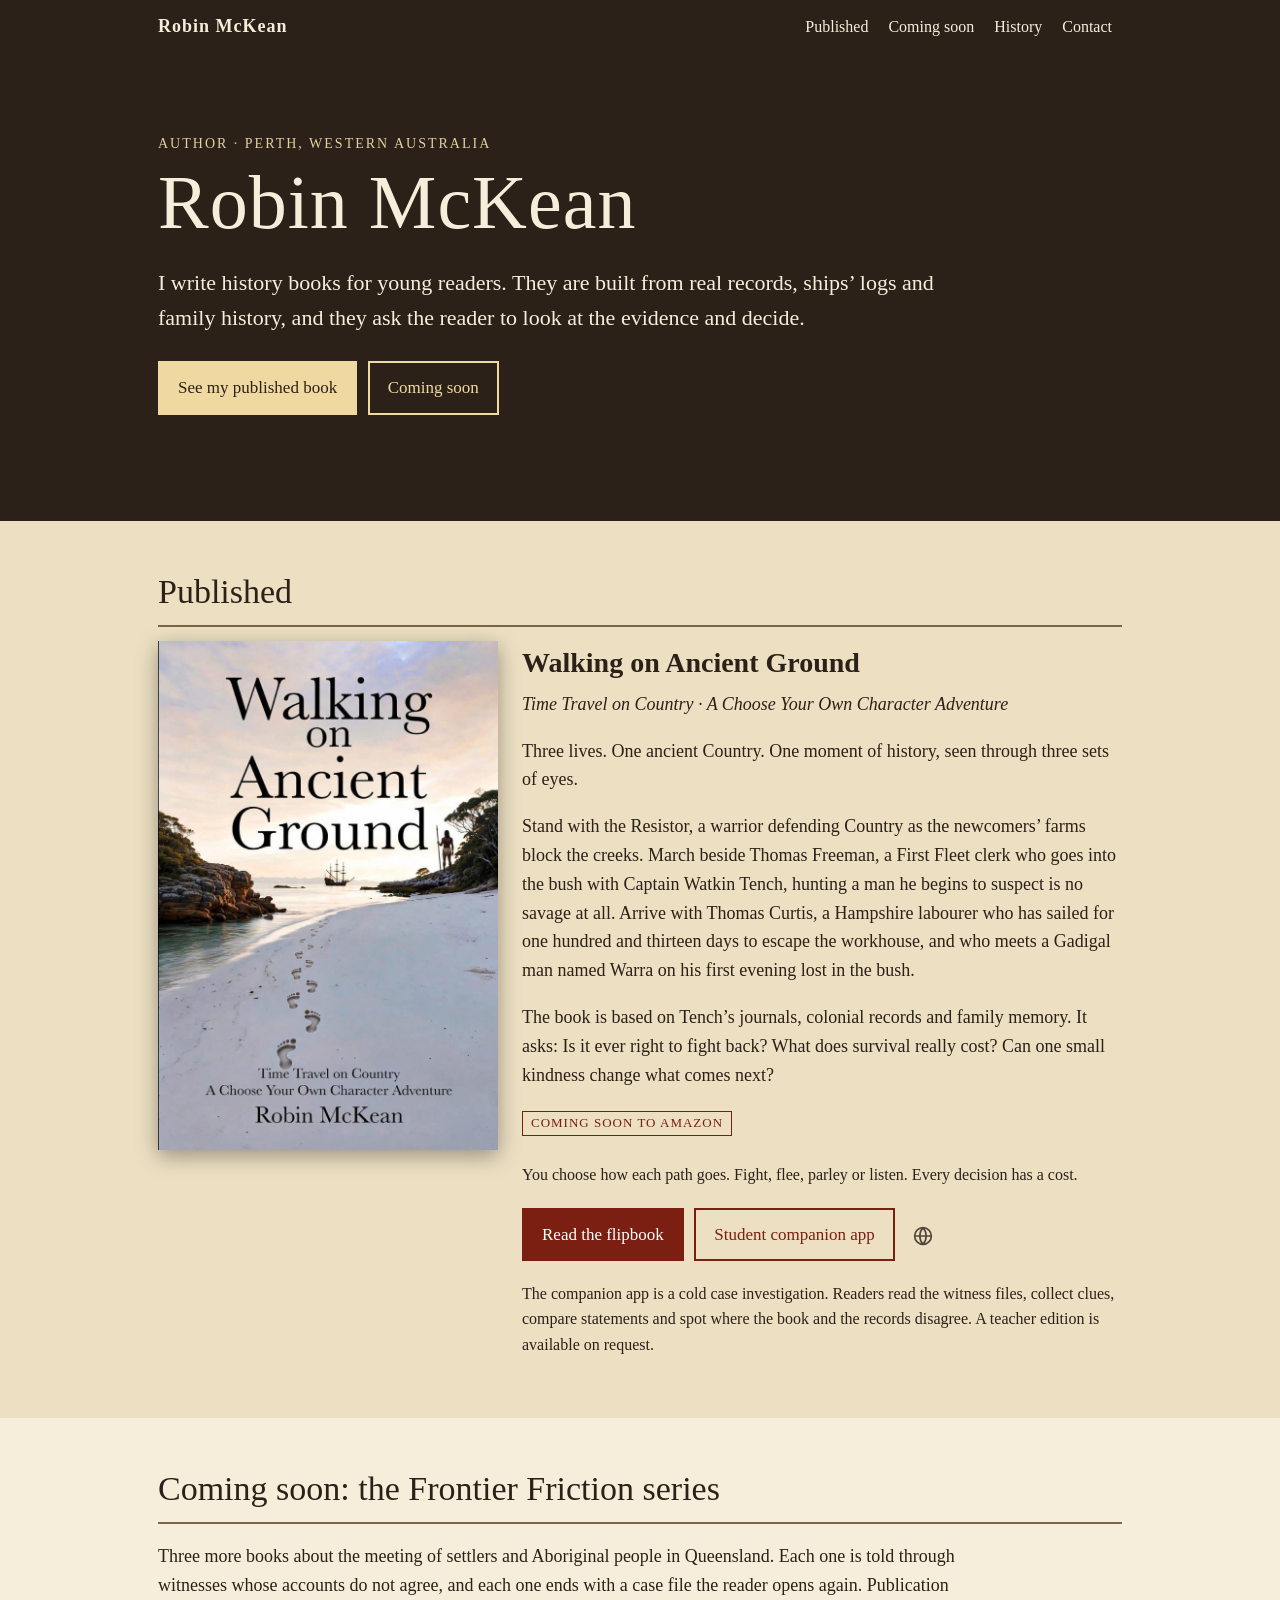
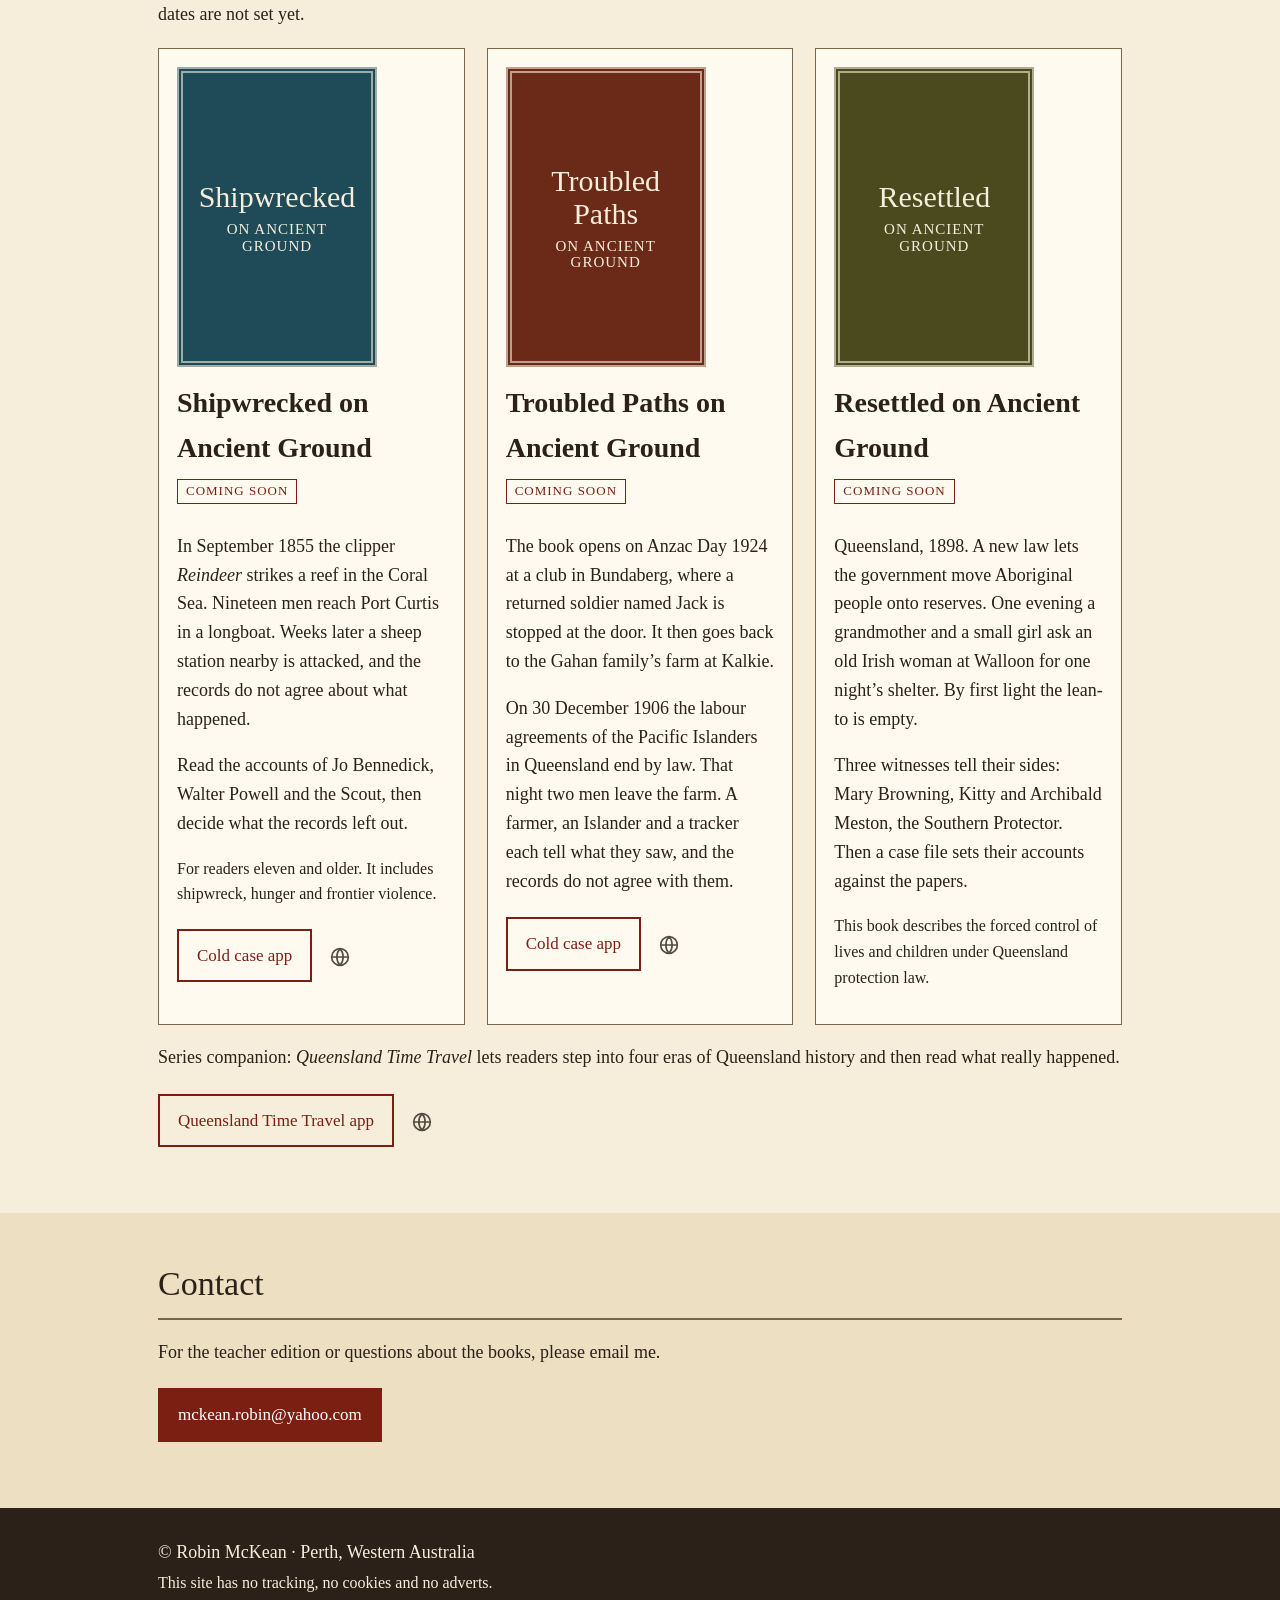
==== commit 075a5df7: "Link Queensland Time Travel as Frontier Friction companion" ====
--- a/index.html
+++ b/index.html
@@ -93,6 +93,8 @@
       <p class="small">This book describes the forced control of lives and children under Queensland protection law.</p>
     </article>
   </div>
+  <p class="series-companion">Series companion: <em>Queensland Time Travel</em> lets readers step into four eras of Queensland history and then read what really happened.</p>
+  <p><a class="btn alt" href="https://robmac10.github.io/queensland-time-travel/" rel="noopener">Queensland Time Travel app</a> <a class="app-link-icon" href="https://robmac10.github.io/queensland-time-travel/" rel="noopener" aria-label="Open app website" title="Open app website"><svg viewBox="0 0 24 24" width="20" height="20" aria-hidden="true" focusable="false"><circle cx="12" cy="12" r="10" fill="none" stroke="currentColor" stroke-width="2"/><path d="M2 12h20M12 2a15 15 0 0 1 0 20M12 2a15 15 0 0 0 0 20" fill="none" stroke="currentColor" stroke-width="2"/></svg></a></p>
 </section>
 
 <section id="contact" class="band" aria-labelledby="con-h">
--- a/styles.css
+++ b/styles.css
@@ -107,3 +107,28 @@
  .page-hero{min-height:560px}
  .banner-text{padding-bottom:50px}
 }
+
+/* Time Travel feature card */
+.feature{background:#17110b;color:var(--paper);border-top:6px solid #f0d9a0;border-bottom:6px solid #f0d9a0;padding:44px 0}
+.feature-in{display:grid;gap:26px;align-items:center}
+.feature .kicker{color:#f0d9a0}
+.feature h2{border:0;padding:0;margin:4px 0 10px;font-size:clamp(34px,9vw,60px);line-height:1.05;color:#f6eedb}
+.feature-lead{font-size:clamp(18px,4.6vw,21px);max-width:34em}
+.era-list{list-style:none;margin:16px 0;padding:0;display:flex;flex-wrap:wrap;gap:8px}
+.era-list li{display:inline-flex;align-items:center;gap:8px;padding:6px 14px 6px 6px;border-radius:24px;font:600 16px/1.2 system-ui,sans-serif;color:#17120a}
+.era-list span{display:inline-flex;width:28px;height:28px;border-radius:50%;background:#17120a;align-items:center;justify-content:center;font-size:14px}
+.era-list .e1{background:#b9cf5c}.era-list .e1 span{color:#b9cf5c}
+.era-list .e2{background:#ee8a5f}.era-list .e2 span{color:#ee8a5f}
+.era-list .e3{background:#f4bc3a}.era-list .e3 span{color:#f4bc3a}
+.era-list .e4{background:#55cdb0}.era-list .e4 span{color:#55cdb0}
+.feature .btn{background:#f0d9a0;border-color:#f0d9a0;color:var(--ink)}
+.feature .app-link-icon{margin-left:0;opacity:1;color:#f0d9a0;padding:10px;min-width:44px;min-height:44px;justify-content:center;border:2px solid #f0d9a0}
+.feature .app-link-icon:hover{background:#f0d9a0;color:var(--ink)}
+.feature .open{display:flex;flex-wrap:wrap;align-items:center;gap:6px;margin:14px 0 8px}
+.feature .note-warn{background:#2a1d12;border-color:#f0d9a0;color:#f6eedb}
+.feature a{color:#f0d9a0}
+.feature .btn,.feature .btn:hover{color:var(--ink)}
+.feature-pic{margin:0}
+.feature-pic img{display:block;width:100%;height:auto;border:3px solid #f0d9a0;filter:sepia(.2)}
+.feature-pic figcaption{font-size:12.5px;line-height:1.4;margin-top:6px;color:#e3d6b4}
+@media(min-width:860px){.feature-in{grid-template-columns:6fr 5fr;gap:40px}}
